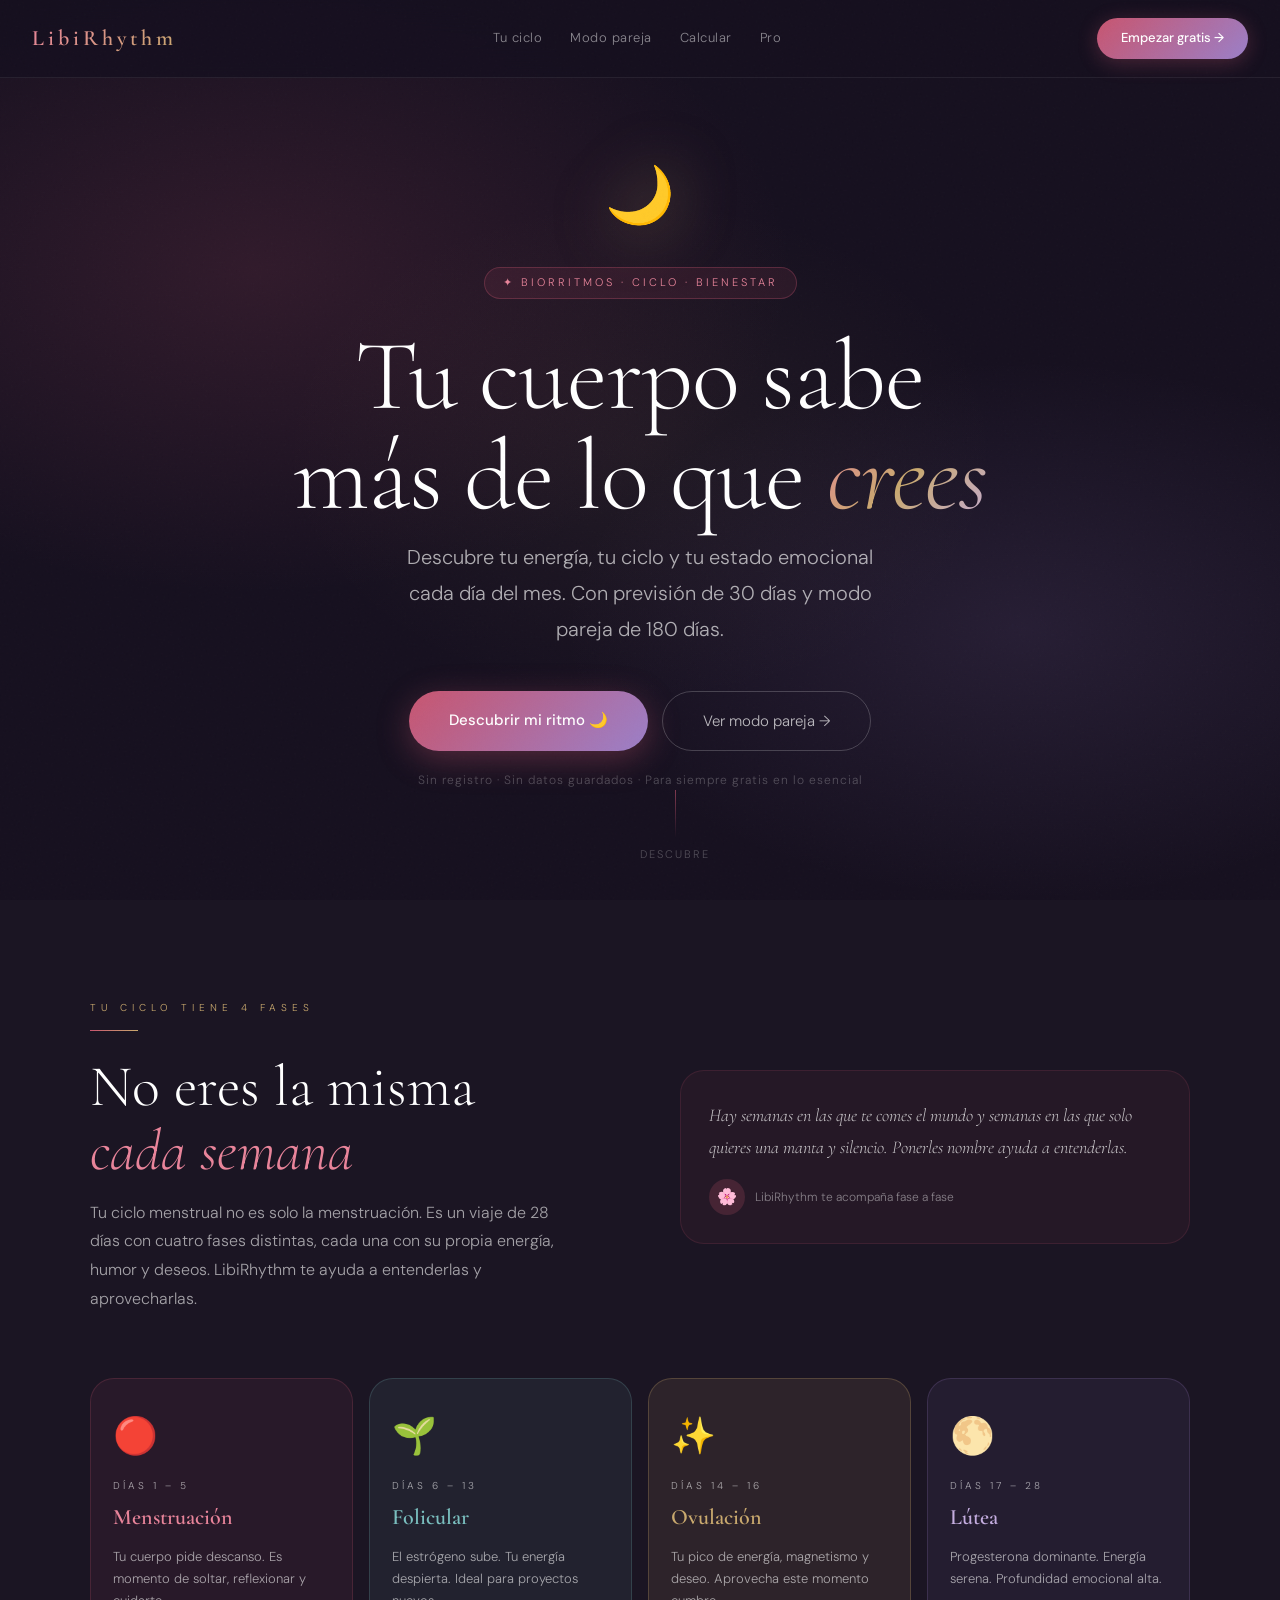
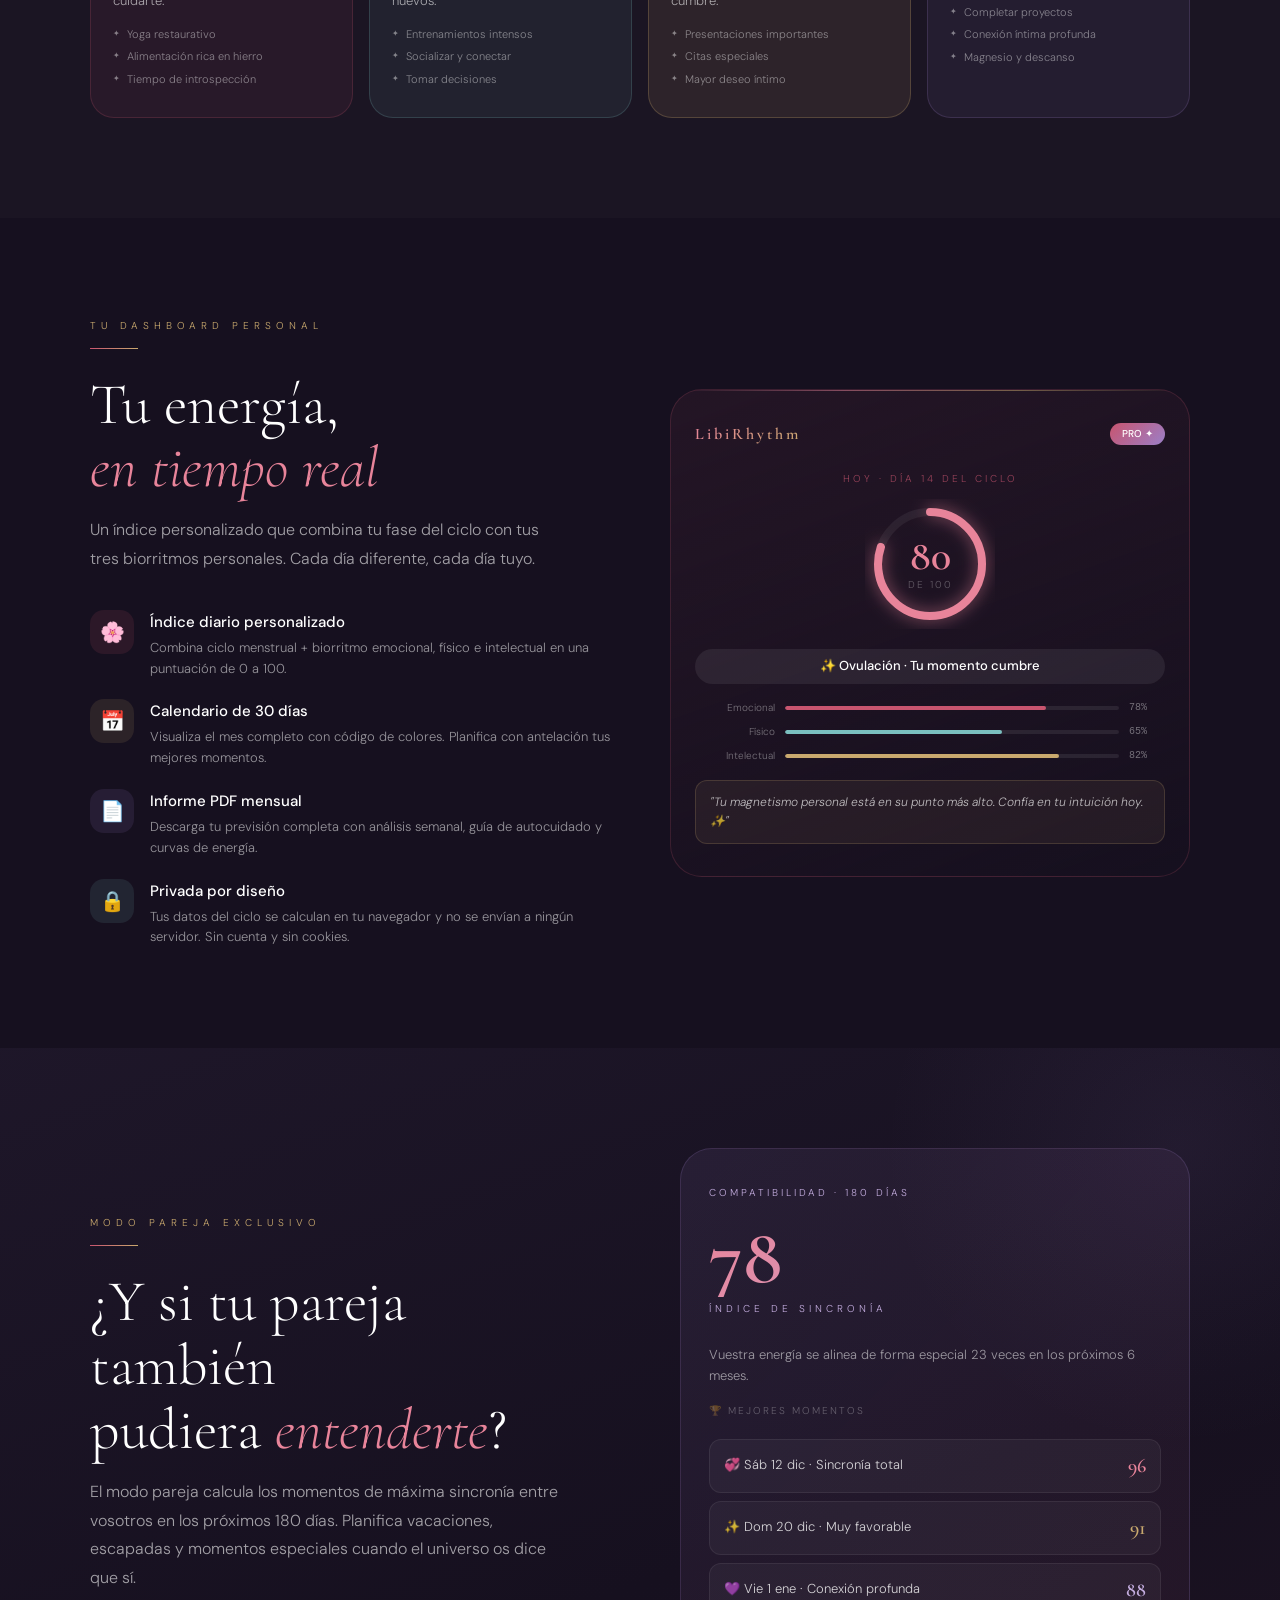
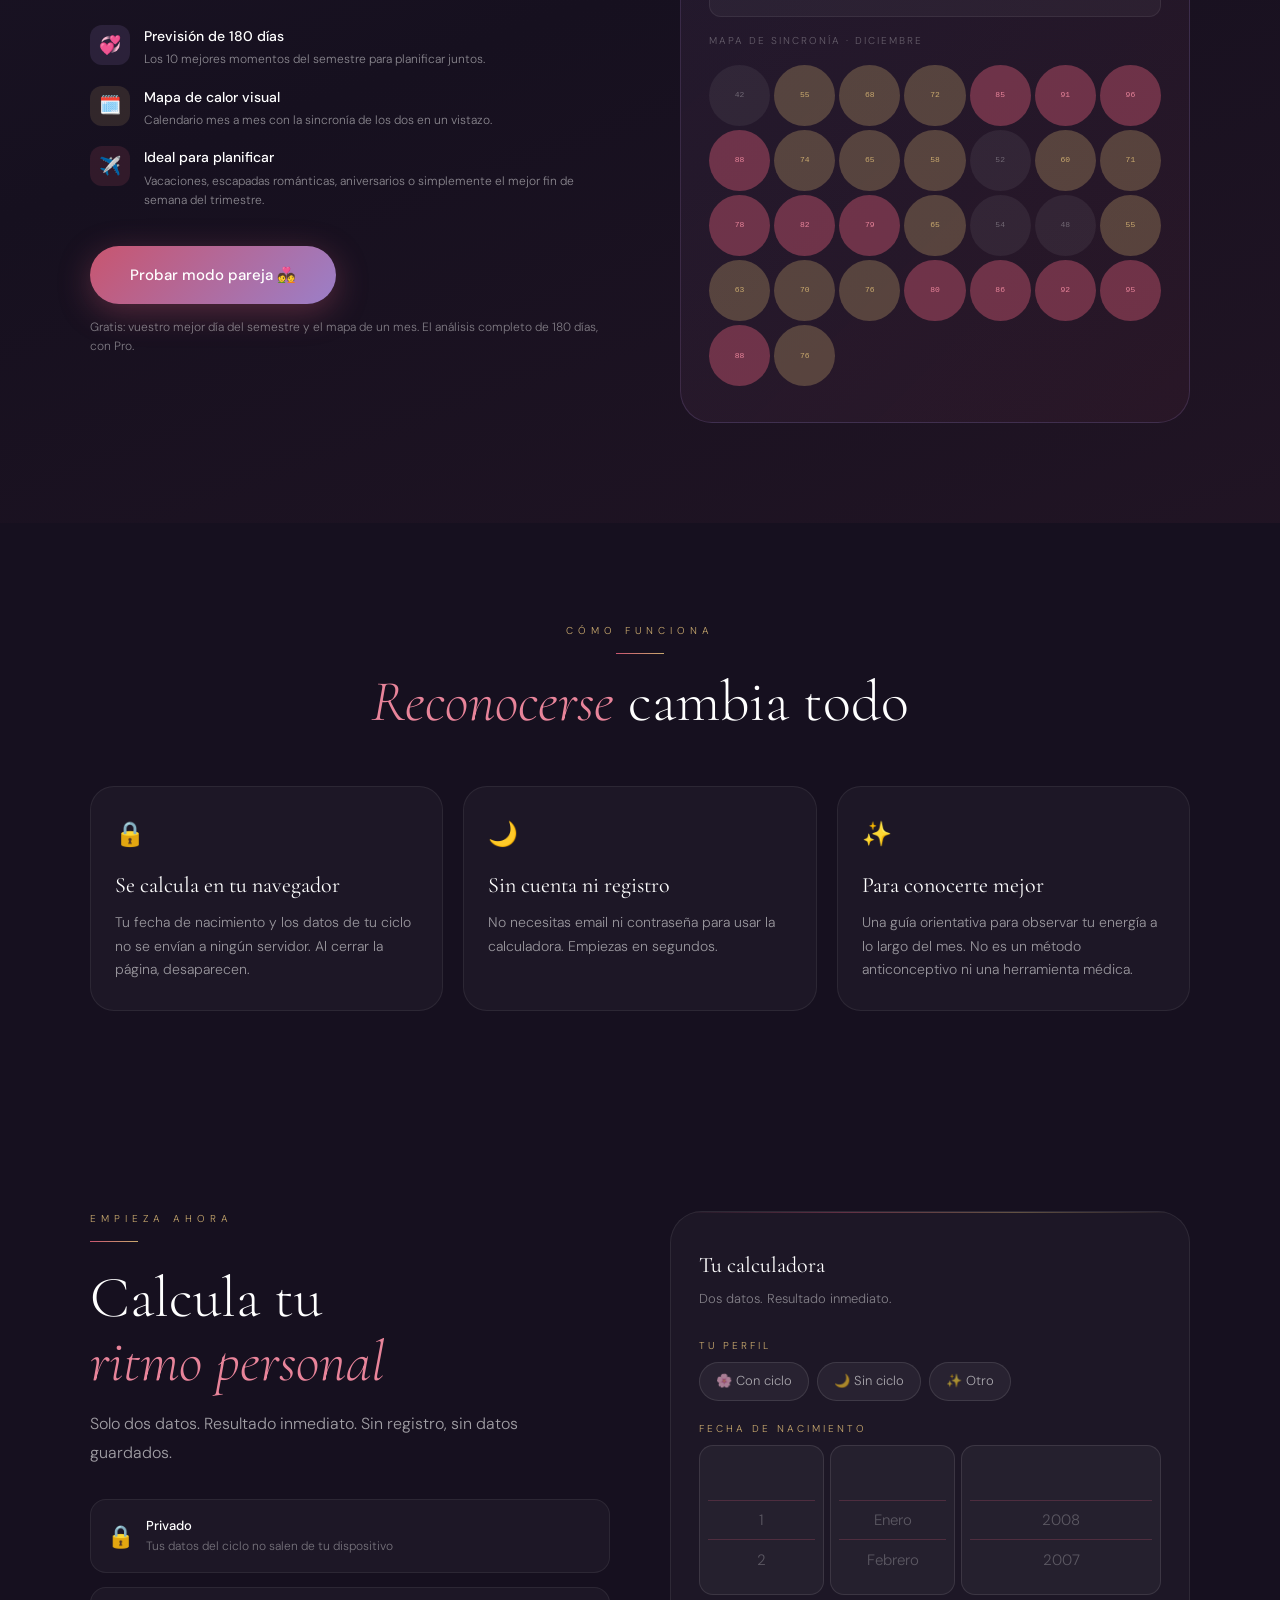
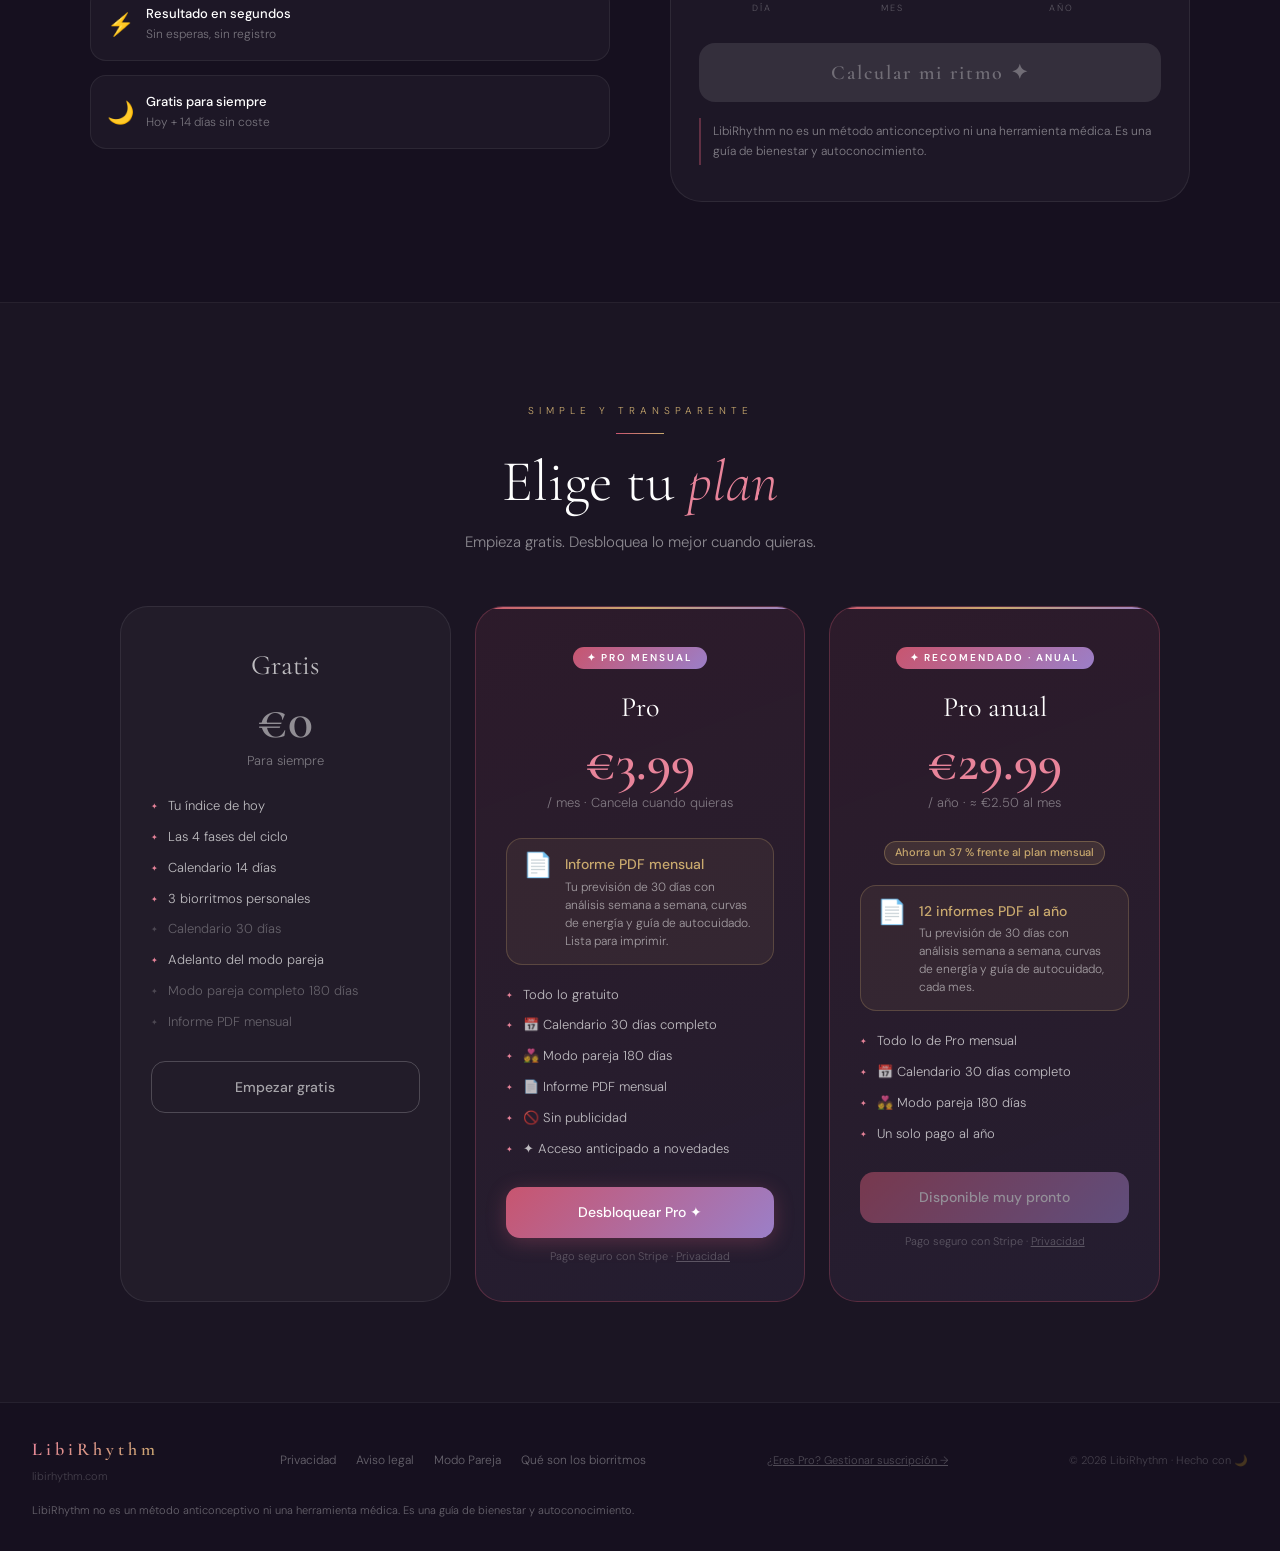
==== index.html @ 6be5fd41 "Merge pull request #3 from kjtilgnerhoymojo/fix/pro-activation Fix/pro activation" ====
<!DOCTYPE html>
<html lang="es">
<head>
<meta charset="UTF-8">
<meta name="viewport" content="width=device-width, initial-scale=1.0">
<title>LibiRhythm — Tu cuerpo sabe más de lo que crees</title>
<meta name="description" content="Descubre tu ciclo, tus biorritmos y tu energía personal. Predicción 30 días, modo pareja 180 días. Para mujeres que quieren entenderse de verdad.">
<link rel="canonical" href="https://libirhythm.com/">
<link rel="alternate" hreflang="es" href="https://libirhythm.com/">
<link rel="alternate" hreflang="x-default" href="https://libirhythm.com/">
<!-- hreflang de: activar cuando exista la versión alemana (también en la página alemana, apuntando de vuelta aquí)
<link rel="alternate" hreflang="de" href="https://libirhythm.com/de/">
-->
<meta property="og:type" content="website">
<meta property="og:site_name" content="LibiRhythm">
<meta property="og:locale" content="es_ES">
<meta property="og:title" content="LibiRhythm — Tu cuerpo sabe más de lo que crees">
<meta property="og:description" content="Descubre tu ciclo, tus biorritmos y tu energía personal. Predicción 30 días, modo pareja 180 días. Para mujeres que quieren entenderse de verdad.">
<meta property="og:url" content="https://libirhythm.com/">
<!-- TODO: añadir og:image (1200×630) cuando haya imagen para compartir -->
<meta name="twitter:card" content="summary">
<meta name="theme-color" content="#16101f">
<link rel="preconnect" href="https://fonts.googleapis.com">
<link href="https://fonts.googleapis.com/css2?family=Cormorant+Garamond:ital,wght@0,300;0,400;0,600;1,300;1,400;1,600&family=DM+Sans:ital,wght@0,300;0,400;0,500;1,300&display=swap" rel="stylesheet">
<style>
:root{
  --ink:    #16101f;
  --rose:   #c8556f;
  --rose2:  #e8849a;
  --gold:   #c9a96e;
  --lilac:  #9b7fc8;
  --lilac2: #c4addf;
  --teal:   #7abfbf;
  --cream:  #faf7f3;
  --muted:  rgba(255,255,255,0.55);
  --soft:   rgba(255,255,255,0.08);
}
*{box-sizing:border-box;margin:0;padding:0;}
html{scroll-behavior:smooth;}
body{
  background:var(--ink);
  color:#fff;
  font-family:'DM Sans',sans-serif;
  font-weight:300;
  overflow-x:hidden;
  line-height:1.6;
}

/* ── GRAIN ── */
body::after{
  content:'';position:fixed;inset:0;pointer-events:none;z-index:999;
  background:url("data:image/svg+xml,%3Csvg viewBox='0 0 512 512' xmlns='http://www.w3.org/2000/svg'%3E%3Cfilter id='n'%3E%3CfeTurbulence type='fractalNoise' baseFrequency='0.75' numOctaves='4' stitchTiles='stitch'/%3E%3C/filter%3E%3Crect width='100%25' height='100%25' filter='url(%23n)' opacity='0.04'/%3E%3C/svg%3E");
  opacity:0.5;
}

/* ── NAV ── */
nav{
  position:fixed;top:0;left:0;right:0;z-index:100;
  padding:18px 32px;display:flex;justify-content:space-between;align-items:center;
  background:rgba(22,16,31,0.85);backdrop-filter:blur(20px);
  border-bottom:1px solid rgba(255,255,255,0.07);
  transition:all 0.3s;
}
.nav-logo{
  font-family:'Cormorant Garamond',serif;font-size:22px;font-weight:600;letter-spacing:4px;
  background:linear-gradient(135deg,var(--rose2),var(--gold));
  -webkit-background-clip:text;-webkit-text-fill-color:transparent;
}
.nav-links{display:flex;gap:28px;align-items:center;}
.nav-links a{font-size:13px;color:rgba(255,255,255,0.5);text-decoration:none;letter-spacing:0.5px;transition:color 0.2s;}
.nav-links a:hover{color:#fff;}
.nav-cta{
  background:linear-gradient(135deg,var(--rose),var(--lilac));
  border:none;border-radius:30px;padding:10px 24px;
  font-family:'DM Sans',sans-serif;font-size:13px;font-weight:500;
  color:#fff;cursor:pointer;text-decoration:none;
  box-shadow:0 4px 20px rgba(200,85,111,0.3);transition:all 0.2s;
}
.nav-cta:hover{transform:translateY(-1px);box-shadow:0 7px 28px rgba(200,85,111,0.4);}

/* ── HERO ── */
.hero{
  min-height:100vh;display:flex;flex-direction:column;
  align-items:center;justify-content:center;
  text-align:center;padding:120px 24px 80px;
  position:relative;overflow:hidden;
}
/* Mesh background */
.hero::before{
  content:'';position:absolute;inset:0;
  background:
    radial-gradient(ellipse 70% 60% at 20% 30%, rgba(200,85,111,0.15) 0%, transparent 60%),
    radial-gradient(ellipse 60% 50% at 80% 70%, rgba(155,127,200,0.12) 0%, transparent 60%),
    radial-gradient(ellipse 40% 40% at 50% 50%, rgba(201,169,110,0.06) 0%, transparent 70%);
}
.hero-moon{
  font-size:56px;margin-bottom:28px;display:block;
  filter:drop-shadow(0 0 30px rgba(201,169,110,0.5));
  animation:moonFloat 7s ease-in-out infinite;
  position:relative;z-index:1;
}
@keyframes moonFloat{0%,100%{transform:translateY(0) rotate(-5deg)}50%{transform:translateY(-12px) rotate(5deg)}}

.hero-tag{
  display:inline-flex;align-items:center;gap:8px;
  background:rgba(200,85,111,0.1);border:1px solid rgba(200,85,111,0.3);
  border-radius:30px;padding:6px 18px;
  font-size:11px;color:var(--rose2);letter-spacing:3px;text-transform:uppercase;
  margin-bottom:28px;position:relative;z-index:1;
  animation:fadeUp 0.8s ease 0.1s both;
}
.hero-title{
  font-family:'Cormorant Garamond',serif;
  font-size:clamp(52px,9vw,100px);
  font-weight:300;line-height:1;
  letter-spacing:-1px;margin-bottom:12px;
  position:relative;z-index:1;
  animation:fadeUp 0.8s ease 0.25s both;
}
.hero-title em{
  font-style:italic;
  background:linear-gradient(135deg,var(--rose2),var(--gold),var(--lilac2));
  -webkit-background-clip:text;-webkit-text-fill-color:transparent;
}
.hero-sub{
  font-size:clamp(16px,2.5vw,20px);color:rgba(255,255,255,0.65);
  max-width:480px;line-height:1.8;margin:0 auto 44px;
  position:relative;z-index:1;
  animation:fadeUp 0.8s ease 0.4s both;
}
.hero-btns{
  display:flex;gap:14px;flex-wrap:wrap;justify-content:center;
  position:relative;z-index:1;
  animation:fadeUp 0.8s ease 0.55s both;
}
.btn-primary{
  background:linear-gradient(135deg,var(--rose),var(--lilac));
  border:none;border-radius:50px;padding:17px 40px;
  font-family:'DM Sans',sans-serif;font-size:15px;font-weight:500;
  color:#fff;cursor:pointer;text-decoration:none;
  box-shadow:0 8px 32px rgba(200,85,111,0.35);
  transition:all 0.25s;display:inline-block;
}
.btn-primary:hover{transform:translateY(-3px);box-shadow:0 14px 44px rgba(200,85,111,0.45);}
.btn-ghost{
  background:transparent;border:1px solid rgba(255,255,255,0.2);
  border-radius:50px;padding:17px 40px;
  font-size:15px;color:rgba(255,255,255,0.7);cursor:pointer;
  text-decoration:none;transition:all 0.2s;display:inline-block;
}
.btn-ghost:hover{border-color:rgba(255,255,255,0.5);color:#fff;}
.hero-note{
  margin-top:20px;font-size:12px;color:rgba(255,255,255,0.25);
  letter-spacing:1px;position:relative;z-index:1;
  animation:fadeUp 0.8s ease 0.7s both;
}

/* ── SCROLL INDICATOR ── */
.scroll-hint{
  position:absolute;bottom:36px;left:50%;transform:translateX(-50%);
  display:flex;flex-direction:column;align-items:center;gap:8px;
  color:rgba(255,255,255,0.25);font-size:11px;letter-spacing:2px;
  animation:fadeUp 0.8s ease 0.9s both;
}
.scroll-line{
  width:1px;height:48px;
  background:linear-gradient(to bottom,rgba(200,85,111,0.6),transparent);
  animation:scrollPulse 2s ease-in-out infinite;
}
@keyframes scrollPulse{0%,100%{opacity:0.4;transform:scaleY(1)}50%{opacity:1;transform:scaleY(1.1)}}

/* ── SECTION BASE ── */
section{padding:100px 24px;}
.container{max-width:1100px;margin:0 auto;}
.container-sm{max-width:700px;margin:0 auto;}
.eyebrow{
  font-size:10px;letter-spacing:5px;color:var(--gold);
  text-transform:uppercase;margin-bottom:14px;display:block;
}
.section-title{
  font-family:'Cormorant Garamond',serif;
  font-size:clamp(36px,5vw,58px);font-weight:300;line-height:1.1;
  margin-bottom:16px;
}
.section-title em{font-style:italic;color:var(--rose2);}
.section-sub{font-size:16px;color:rgba(255,255,255,0.6);line-height:1.8;max-width:480px;}
.divider{
  width:48px;height:1px;
  background:linear-gradient(to right,var(--rose),var(--gold));
  margin:0 0 24px;
}

/* ── PHASES SECTION ── */
.phases-section{background:rgba(255,255,255,0.02);}
.phases-intro{display:grid;grid-template-columns:1fr 1fr;gap:80px;align-items:center;margin-bottom:64px;}
.phases-grid{display:grid;grid-template-columns:repeat(4,1fr);gap:16px;}
.phase-card{
  border-radius:24px;padding:28px 22px;
  border:1px solid transparent;
  transition:transform 0.3s,border-color 0.3s;
  cursor:default;
}
.phase-card:hover{transform:translateY(-6px);}
.phase-card.menstrual{background:rgba(200,85,111,0.08);border-color:rgba(200,85,111,0.2);}
.phase-card.folicular{background:rgba(122,191,191,0.08);border-color:rgba(122,191,191,0.2);}
.phase-card.ovulacion{background:rgba(201,169,110,0.1);border-color:rgba(201,169,110,0.25);}
.phase-card.lutea{background:rgba(155,127,200,0.08);border-color:rgba(155,127,200,0.2);}
.phase-emoji{font-size:36px;margin-bottom:14px;display:block;}
.phase-days{font-size:10px;letter-spacing:3px;text-transform:uppercase;margin-bottom:6px;opacity:0.6;}
.phase-name{
  font-family:'Cormorant Garamond',serif;
  font-size:22px;font-weight:600;margin-bottom:10px;
}
.phase-desc{font-size:13px;color:rgba(255,255,255,0.6);line-height:1.7;margin-bottom:14px;}
.phase-tips{display:flex;flex-direction:column;gap:5px;}
.phase-tip{
  font-size:11px;color:rgba(255,255,255,0.45);
  padding-left:14px;position:relative;
}
.phase-tip::before{content:'✦';position:absolute;left:0;font-size:8px;top:1px;}
.phase-card.menstrual .phase-name{color:var(--rose2);}
.phase-card.folicular .phase-name{color:var(--teal);}
.phase-card.ovulacion .phase-name{color:var(--gold);}
.phase-card.lutea .phase-name{color:var(--lilac2);}

/* ── PREVIEW SECTION ── */
.preview-section{}
.preview-wrap{
  display:grid;grid-template-columns:1fr 1fr;
  gap:60px;align-items:center;
}
.preview-text{}
.preview-features{display:flex;flex-direction:column;gap:20px;margin-top:36px;}
.feat-row{display:flex;align-items:flex-start;gap:16px;}
.feat-icon{
  width:44px;height:44px;border-radius:14px;
  display:flex;align-items:center;justify-content:center;
  font-size:20px;flex-shrink:0;
}
.feat-icon.rose{background:rgba(200,85,111,0.12);}
.feat-icon.gold{background:rgba(201,169,110,0.12);}
.feat-icon.lilac{background:rgba(155,127,200,0.12);}
.feat-icon.teal{background:rgba(122,191,191,0.12);}
.feat-content h4{font-size:15px;font-weight:500;margin-bottom:4px;}
.feat-content p{font-size:13px;color:rgba(255,255,255,0.55);line-height:1.6;}

/* Mock app screen */
.mock-screen{
  background:linear-gradient(160deg,rgba(200,85,111,0.08),rgba(22,16,31,0.95));
  border:1px solid rgba(200,85,111,0.2);
  border-radius:32px;padding:32px 24px;
  position:relative;overflow:hidden;
}
.mock-screen::before{
  content:'';position:absolute;top:0;left:0;right:0;height:1px;
  background:linear-gradient(90deg,transparent,var(--rose2),var(--gold),transparent);
  opacity:0.5;
}
.mock-header{
  display:flex;justify-content:space-between;align-items:center;
  margin-bottom:24px;
}
.mock-logo{
  font-family:'Cormorant Garamond',serif;
  font-size:16px;font-weight:600;letter-spacing:3px;
  background:linear-gradient(135deg,var(--rose2),var(--gold));
  -webkit-background-clip:text;-webkit-text-fill-color:transparent;
}
.mock-badge{
  background:linear-gradient(135deg,var(--rose),var(--lilac));
  border-radius:20px;padding:3px 12px;font-size:10px;font-weight:500;
}
.mock-gauge-wrap{display:flex;justify-content:center;margin:8px 0 20px;}
.mock-gauge{position:relative;width:130px;height:130px;}
.mock-gauge-num{
  position:absolute;inset:0;display:flex;flex-direction:column;
  align-items:center;justify-content:center;
}
.mock-num{
  font-family:'Cormorant Garamond',serif;
  font-size:42px;font-weight:600;color:var(--rose2);line-height:1;
}
.mock-of{font-size:10px;color:rgba(255,255,255,0.3);letter-spacing:2px;}
.mock-phase{
  text-align:center;font-size:13px;font-weight:500;
  background:rgba(255,255,255,0.07);border-radius:20px;
  padding:7px 16px;display:inline-flex;align-items:center;
  gap:7px;margin:0 auto 16px;display:flex;justify-content:center;
}
.mock-bars{display:flex;flex-direction:column;gap:8px;margin-bottom:16px;}
.mock-bar-row{display:grid;grid-template-columns:80px 1fr 36px;align-items:center;gap:10px;}
.mock-bar-label{font-size:10px;color:rgba(255,255,255,0.4);text-align:right;}
.mock-track{height:4px;background:rgba(255,255,255,0.08);border-radius:2px;overflow:hidden;}
.mock-fill{height:100%;border-radius:2px;}
.mock-bar-val{font-size:10px;font-family:monospace;color:rgba(255,255,255,0.4);}

/* ── COUPLE SECTION ── */
.couple-section{
  background:linear-gradient(160deg,rgba(155,127,200,0.06),rgba(22,16,31,0.8),rgba(200,85,111,0.06));
  position:relative;overflow:hidden;
}
.couple-section::before{
  content:'';position:absolute;
  width:600px;height:600px;border-radius:50%;
  background:radial-gradient(circle,rgba(155,127,200,0.08),transparent 70%);
  top:-200px;right:-200px;pointer-events:none;
}
.couple-wrap{display:grid;grid-template-columns:1fr 1fr;gap:80px;align-items:center;}
.couple-visual{
  background:linear-gradient(135deg,rgba(155,127,200,0.1),rgba(200,85,111,0.06));
  border:1px solid rgba(155,127,200,0.2);
  border-radius:32px;padding:36px 28px;
}
.couple-title-block{margin-bottom:28px;}
.couple-compat-num{
  font-family:'Cormorant Garamond',serif;
  font-size:80px;font-weight:600;line-height:1;
  background:linear-gradient(135deg,var(--rose2),var(--lilac2));
  -webkit-background-clip:text;-webkit-text-fill-color:transparent;
}
.couple-compat-label{
  font-size:10px;letter-spacing:4px;color:var(--lilac2);
  text-transform:uppercase;margin-top:4px;
}
.couple-top-days{display:flex;flex-direction:column;gap:8px;margin-top:20px;}
.couple-day{
  background:rgba(255,255,255,0.04);border:1px solid rgba(255,255,255,0.07);
  border-radius:12px;padding:10px 14px;
  display:flex;justify-content:space-between;align-items:center;
}
.couple-day-date{font-size:13px;color:rgba(255,255,255,0.8);}
.couple-day-score{
  font-family:'Cormorant Garamond',serif;
  font-size:20px;font-weight:600;
}
.couple-heatmap{
  display:grid;grid-template-columns:repeat(7,1fr);gap:4px;
  margin-top:16px;
}
.hm-day{
  aspect-ratio:1;border-radius:50%;
  display:flex;align-items:center;justify-content:center;
  font-size:8px;font-family:monospace;
}
.hm-high{background:rgba(200,85,111,0.45);color:var(--rose2);}
.hm-mid{background:rgba(201,169,110,0.3);color:var(--gold);}
.hm-low{background:rgba(255,255,255,0.06);color:rgba(255,255,255,0.3);}

/* ── TESTIMONIALS ── */
.testimonials-section{}
.testimonials-grid{display:grid;grid-template-columns:repeat(3,1fr);gap:20px;margin-top:52px;}
.testimonial{
  background:rgba(255,255,255,0.03);border:1px solid rgba(255,255,255,0.07);
  border-radius:24px;padding:28px 24px;
  transition:border-color 0.3s;
}
.testimonial:hover{border-color:rgba(200,85,111,0.25);}
.test-quote{
  font-family:'Cormorant Garamond',serif;
  font-size:17px;font-style:italic;font-weight:300;
  color:rgba(255,255,255,0.85);line-height:1.7;
  margin-bottom:20px;
}
.test-author{display:flex;align-items:center;gap:12px;}
.test-avatar{
  width:36px;height:36px;border-radius:50%;
  display:flex;align-items:center;justify-content:center;
  font-size:16px;
}
.test-name{font-size:13px;font-weight:500;}
.test-detail{font-size:11px;color:rgba(255,255,255,0.35);margin-top:1px;}
.trust-icon{font-size:24px;display:block;margin-bottom:14px;}
.trust-title{font-family:'Cormorant Garamond',serif;font-size:22px;font-weight:400;margin-bottom:8px;}
.trust-text{font-size:14px;color:rgba(255,255,255,0.55);line-height:1.7;}

/* ── DISCLAIMER ── */
.health-note{
  font-size:12px;color:rgba(255,255,255,0.45);line-height:1.6;
  border-left:2px solid rgba(200,85,111,0.4);padding:4px 0 4px 12px;
}

/* ── CALCULATOR ── */
.calc-section{}
.calc-wrap{
  display:grid;grid-template-columns:1fr 1fr;
  gap:60px;align-items:start;
}
.calc-form{
  background:rgba(255,255,255,0.03);
  border:1px solid rgba(255,255,255,0.08);
  border-radius:32px;padding:36px 28px;
  position:relative;overflow:hidden;
}
.calc-form::before{
  content:'';position:absolute;top:0;left:0;right:0;height:1px;
  background:linear-gradient(90deg,transparent,var(--rose),var(--gold),transparent);
  opacity:0.4;
}
.field{margin-bottom:20px;}
.field-label{
  font-size:10px;letter-spacing:3px;color:var(--gold);
  text-transform:uppercase;display:block;margin-bottom:8px;
}
.field-input{
  width:100%;background:rgba(255,255,255,0.05);
  border:1px solid rgba(255,255,255,0.12);
  border-radius:14px;padding:13px 16px;color:#fff;font-size:14px;
  font-family:'DM Sans',sans-serif;outline:none;
  transition:border-color 0.2s;color-scheme:dark;
}
.field-input:focus{border-color:rgba(200,85,111,0.5);}
.chips{display:flex;flex-wrap:wrap;gap:8px;}
.chip{
  background:rgba(255,255,255,0.05);border:1px solid rgba(255,255,255,0.1);
  border-radius:30px;padding:8px 16px;font-size:13px;
  color:rgba(255,255,255,0.6);cursor:pointer;transition:all 0.2s;
}
.chip:hover{border-color:rgba(200,85,111,0.4);color:#fff;}
.chip.active{border-color:var(--rose);background:rgba(200,85,111,0.1);color:var(--rose2);}
.btn-full{
  width:100%;background:linear-gradient(135deg,var(--rose),var(--lilac));
  border:none;border-radius:16px;padding:17px;
  font-family:'Cormorant Garamond',serif;font-size:20px;font-weight:600;
  letter-spacing:2px;color:#fff;cursor:pointer;
  box-shadow:0 6px 28px rgba(200,85,111,0.28);transition:all 0.25s;margin-top:8px;
}
.btn-full:hover{transform:translateY(-2px);box-shadow:0 10px 36px rgba(200,85,111,0.38);}
.btn-full:disabled{background:rgba(255,255,255,0.1);color:rgba(255,255,255,0.3);
  cursor:not-allowed;box-shadow:none;transform:none;}

/* ── PRICING ── */
.pricing-section{
  background:rgba(255,255,255,0.02);
  border-top:1px solid rgba(255,255,255,0.05);
}
.pricing-grid{display:grid;grid-template-columns:repeat(3,1fr);gap:24px;margin-top:52px;max-width:1040px;margin-left:auto;margin-right:auto;}
@media(max-width:960px){.pricing-grid{grid-template-columns:1fr;max-width:440px;}}
.price-card{border-radius:28px;padding:36px 30px;position:relative;overflow:hidden;}
.price-card.free{
  background:rgba(255,255,255,0.03);
  border:1px solid rgba(255,255,255,0.08);
}
.price-card.pro{
  background:linear-gradient(160deg,rgba(200,85,111,0.1),rgba(155,127,200,0.08));
  border:1px solid rgba(200,85,111,0.3);
}
.price-card.pro::before{
  content:'';position:absolute;top:0;left:0;right:0;height:2px;
  background:linear-gradient(90deg,var(--rose),var(--gold),var(--lilac));
}
.price-badge{
  display:inline-block;background:linear-gradient(135deg,var(--rose),var(--lilac));
  border-radius:20px;padding:3px 14px;font-size:10px;font-weight:600;
  color:#fff;letter-spacing:2px;margin-bottom:16px;
}
.price-name{
  font-family:'Cormorant Garamond',serif;
  font-size:28px;font-weight:400;margin-bottom:8px;
}
.price-amount{
  font-family:'Cormorant Garamond',serif;
  font-size:52px;font-weight:600;line-height:1;
  color:var(--rose2);margin-bottom:4px;
}
.price-per{font-size:13px;color:rgba(255,255,255,0.4);margin-bottom:24px;}
.price-features{display:flex;flex-direction:column;gap:10px;margin-bottom:28px;}
.price-feat{
  display:flex;align-items:center;gap:10px;
  font-size:13px;color:rgba(255,255,255,0.7);
}
.price-feat::before{content:'✦';font-size:8px;color:var(--rose2);}
.price-feat.muted{color:rgba(255,255,255,0.3);}
.price-feat.muted::before{color:rgba(255,255,255,0.2);}
.price-btn{
  width:100%;border-radius:14px;padding:14px;
  font-family:'DM Sans',sans-serif;font-size:14px;font-weight:500;
  cursor:pointer;transition:all 0.2s;text-decoration:none;display:block;text-align:center;
}
.price-btn.free-btn{
  background:transparent;border:1px solid rgba(255,255,255,0.2);
  color:rgba(255,255,255,0.6);
}
.price-btn.free-btn:hover{border-color:rgba(255,255,255,0.4);color:#fff;}
.price-btn.pro-btn{
  background:linear-gradient(135deg,var(--rose),var(--lilac));
  border:none;color:#fff;
  box-shadow:0 4px 20px rgba(200,85,111,0.3);
}
.price-btn.pro-btn:hover{transform:translateY(-1px);box-shadow:0 7px 28px rgba(200,85,111,0.4);}
.price-btn.pro-btn.soon{opacity:0.5;pointer-events:none;box-shadow:none;}
.price-save{
  display:inline-block;background:rgba(201,169,110,0.15);border:1px solid rgba(201,169,110,0.35);
  border-radius:20px;padding:2px 10px;font-size:11px;font-weight:500;color:var(--gold);margin-bottom:20px;
}
.price-pdf{
  display:flex;gap:12px;align-items:flex-start;text-align:left;
  background:rgba(201,169,110,0.08);border:1px solid rgba(201,169,110,0.25);
  border-radius:16px;padding:14px 16px;margin-bottom:20px;
}
.price-pdf-icon{font-size:24px;line-height:1;}
.price-pdf-title{font-size:14px;font-weight:500;color:var(--gold);margin-bottom:2px;}
.price-pdf-text{font-size:12px;color:rgba(255,255,255,0.55);line-height:1.5;}

/* ── FOOTER ── */
footer{
  border-top:1px solid rgba(255,255,255,0.07);
  padding:32px 32px;
  display:flex;justify-content:space-between;align-items:center;
  flex-wrap:wrap;gap:16px;
}
.footer-logo{
  font-family:'Cormorant Garamond',serif;
  font-size:18px;font-weight:600;letter-spacing:4px;
  background:linear-gradient(135deg,var(--rose2),var(--gold));
  -webkit-background-clip:text;-webkit-text-fill-color:transparent;
}
.footer-links{display:flex;gap:20px;flex-wrap:wrap;}
.footer-links a{font-size:12px;color:rgba(255,255,255,0.35);text-decoration:none;transition:color 0.2s;}
.footer-links a:hover{color:#fff;}
.footer-copy{font-size:11px;color:rgba(255,255,255,0.2);}
.footer-disclaimer{width:100%;font-size:11px;color:rgba(255,255,255,0.35);}

/* ── RESULT (hidden initially) ── */
#resultWrap{display:none;margin-top:28px;}

/* ── ANIMATIONS ── */
@keyframes fadeUp{from{opacity:0;transform:translateY(24px)}to{opacity:1;transform:translateY(0)}}
.reveal{opacity:0;transform:translateY(32px);transition:opacity 0.8s ease,transform 0.8s ease;}
.reveal.visible{opacity:1;transform:translateY(0);}
.reveal-d1{transition-delay:0.1s;}
.reveal-d2{transition-delay:0.2s;}
.reveal-d3{transition-delay:0.3s;}
.reveal-d4{transition-delay:0.4s;}

/* ── RESPONSIVE ── */
@media(max-width:768px){
  nav .nav-links{display:none;}
  .phases-intro{grid-template-columns:1fr;}
  .phases-grid{grid-template-columns:1fr 1fr;}
  .preview-wrap,.couple-wrap,.calc-wrap{grid-template-columns:1fr;}
  .testimonials-grid{grid-template-columns:1fr;}
  .pricing-grid{grid-template-columns:1fr;}
}

  /* ── WHEEL DATE PICKER ─────────────────────────── */
  .wheel-date { display: flex; gap: 6px; margin-bottom: 4px; }
  .wheel-col { flex: 1; display: flex; flex-direction: column; align-items: center; }
  .wheel-col.w-year { flex: 1.6; }
  .wheel-col-label { font-size: 9px; letter-spacing: 2px; color: rgba(255,255,255,0.28);
    text-transform: uppercase; margin-top: 6px; }
  .wheel-wrap { position: relative; height: 150px; width: 100%;
    overflow: hidden; border-radius: 14px;
    background: rgba(255,255,255,0.04); border: 1px solid rgba(255,255,255,0.1); }
  .wheel-scroll { height: 100%; overflow-y: scroll; scroll-snap-type: y mandatory;
    -webkit-overflow-scrolling: touch; scrollbar-width: none; }
  .wheel-scroll::-webkit-scrollbar { display: none; }
  .wheel-pad { height: 55px; flex-shrink: 0; }
  .wheel-item { height: 40px; scroll-snap-align: center;
    display: flex; align-items: center; justify-content: center;
    font-size: 15px; color: rgba(255,255,255,0.25);
    transition: color 0.15s, font-size 0.12s;
    cursor: pointer; user-select: none; }
  .wheel-item.sel { color: #fff; font-size: 17px; font-weight: 500; }
  .wheel-fade-top { position: absolute; top: 0; left: 0; right: 0; height: 58px;
    pointer-events: none; z-index: 2; }
  .wheel-fade-bot { position: absolute; bottom: 0; left: 0; right: 0; height: 58px;
    pointer-events: none; z-index: 2; }
  .wheel-line { position: absolute; top: 50%; left: 8px; right: 8px; height: 40px;
    transform: translateY(-50%);
    border-top: 1px solid rgba(200,85,111,0.25);
    border-bottom: 1px solid rgba(200,85,111,0.25);
    pointer-events: none; z-index: 1; }

</style>
</head>
<body>

<!-- NAV -->
<nav>
  <div class="nav-logo">LibiRhythm</div>
  <div class="nav-links">
    <a href="#ciclo">Tu ciclo</a>
    <a href="#pareja">Modo pareja</a>
    <a href="#calcular">Calcular</a>
    <a href="#precios">Pro</a>
  </div>
  <a href="#calcular" class="nav-cta">Empezar gratis →</a>
</nav>

<!-- HERO -->
<div class="hero">
  <span class="hero-moon">🌙</span>
  <div class="hero-tag">✦ Biorritmos · Ciclo · Bienestar</div>
  <h1 class="hero-title">
    Tu cuerpo sabe<br>más de lo que <em>crees</em>
  </h1>
  <p class="hero-sub">
    Descubre tu energía, tu ciclo y tu estado emocional cada día del mes. Con previsión de 30 días y modo pareja de 180 días.
  </p>
  <div class="hero-btns">
    <a href="#calcular" class="btn-primary">Descubrir mi ritmo 🌙</a>
    <a href="#pareja" class="btn-ghost">Ver modo pareja →</a>
  </div>
  <p class="hero-note">Sin registro · Sin datos guardados · Para siempre gratis en lo esencial</p>
  <div class="scroll-hint">
    <div class="scroll-line"></div>
    <span>DESCUBRE</span>
  </div>
</div>

<!-- PHASES SECTION -->
<section class="phases-section" id="ciclo">
  <div class="container">
    <div class="phases-intro">
      <div class="reveal">
        <span class="eyebrow">Tu ciclo tiene 4 fases</span>
        <div class="divider"></div>
        <h2 class="section-title">No eres la misma<br><em>cada semana</em></h2>
        <p class="section-sub">Tu ciclo menstrual no es solo la menstruación. Es un viaje de 28 días con cuatro fases distintas, cada una con su propia energía, humor y deseos. LibiRhythm te ayuda a entenderlas y aprovecharlas.</p>
      </div>
      <div class="reveal reveal-d2">
        <div style="background:rgba(200,85,111,0.06);border:1px solid rgba(200,85,111,0.15);border-radius:24px;padding:28px;">
          <p style="font-family:'Cormorant Garamond',serif;font-size:18px;font-style:italic;color:rgba(255,255,255,0.75);line-height:1.8;margin-bottom:16px;">
            Hay semanas en las que te comes el mundo y semanas en las que solo quieres una manta y silencio. Ponerles nombre ayuda a entenderlas.
          </p>
          <div style="display:flex;align-items:center;gap:10px;">
            <div style="width:36px;height:36px;border-radius:50%;background:rgba(200,85,111,0.2);display:flex;align-items:center;justify-content:center;font-size:16px;">🌸</div>
            <div style="font-size:12px;color:rgba(255,255,255,0.45);">LibiRhythm te acompaña fase a fase</div>
          </div>
        </div>
      </div>
    </div>

    <div class="phases-grid">
      <div class="phase-card menstrual reveal">
        <span class="phase-emoji">🔴</span>
        <div class="phase-days">Días 1 – 5</div>
        <div class="phase-name">Menstruación</div>
        <p class="phase-desc">Tu cuerpo pide descanso. Es momento de soltar, reflexionar y cuidarte.</p>
        <div class="phase-tips">
          <div class="phase-tip">Yoga restaurativo</div>
          <div class="phase-tip">Alimentación rica en hierro</div>
          <div class="phase-tip">Tiempo de introspección</div>
        </div>
      </div>
      <div class="phase-card folicular reveal reveal-d1">
        <span class="phase-emoji">🌱</span>
        <div class="phase-days">Días 6 – 13</div>
        <div class="phase-name">Folicular</div>
        <p class="phase-desc">El estrógeno sube. Tu energía despierta. Ideal para proyectos nuevos.</p>
        <div class="phase-tips">
          <div class="phase-tip">Entrenamientos intensos</div>
          <div class="phase-tip">Socializar y conectar</div>
          <div class="phase-tip">Tomar decisiones</div>
        </div>
      </div>
      <div class="phase-card ovulacion reveal reveal-d2">
        <span class="phase-emoji">✨</span>
        <div class="phase-days">Días 14 – 16</div>
        <div class="phase-name">Ovulación</div>
        <p class="phase-desc">Tu pico de energía, magnetismo y deseo. Aprovecha este momento cumbre.</p>
        <div class="phase-tips">
          <div class="phase-tip">Presentaciones importantes</div>
          <div class="phase-tip">Citas especiales</div>
          <div class="phase-tip">Mayor deseo íntimo</div>
        </div>
      </div>
      <div class="phase-card lutea reveal reveal-d3">
        <span class="phase-emoji">🌕</span>
        <div class="phase-days">Días 17 – 28</div>
        <div class="phase-name">Lútea</div>
        <p class="phase-desc">Progesterona dominante. Energía serena. Profundidad emocional alta.</p>
        <div class="phase-tips">
          <div class="phase-tip">Completar proyectos</div>
          <div class="phase-tip">Conexión íntima profunda</div>
          <div class="phase-tip">Magnesio y descanso</div>
        </div>
      </div>
    </div>
  </div>
</section>

<!-- PREVIEW SECTION -->
<section style="padding:100px 24px;" id="app">
  <div class="container">
    <div class="preview-wrap">
      <div class="reveal">
        <span class="eyebrow">Tu dashboard personal</span>
        <div class="divider"></div>
        <h2 class="section-title">Tu energía,<br><em>en tiempo real</em></h2>
        <p class="section-sub">Un índice personalizado que combina tu fase del ciclo con tus tres biorritmos personales. Cada día diferente, cada día tuyo.</p>
        <div class="preview-features">
          <div class="feat-row">
            <div class="feat-icon rose">🌸</div>
            <div class="feat-content">
              <h4>Índice diario personalizado</h4>
              <p>Combina ciclo menstrual + biorritmo emocional, físico e intelectual en una puntuación de 0 a 100.</p>
            </div>
          </div>
          <div class="feat-row">
            <div class="feat-icon gold">📅</div>
            <div class="feat-content">
              <h4>Calendario de 30 días</h4>
              <p>Visualiza el mes completo con código de colores. Planifica con antelación tus mejores momentos.</p>
            </div>
          </div>
          <div class="feat-row">
            <div class="feat-icon lilac">📄</div>
            <div class="feat-content">
              <h4>Informe PDF mensual</h4>
              <p>Descarga tu previsión completa con análisis semanal, guía de autocuidado y curvas de energía.</p>
            </div>
          </div>
          <div class="feat-row">
            <div class="feat-icon teal">🔒</div>
            <div class="feat-content">
              <h4>Privada por diseño</h4>
              <p>Tus datos del ciclo se calculan en tu navegador y no se envían a ningún servidor. Sin cuenta y sin cookies.</p>
            </div>
          </div>
        </div>
      </div>

      <!-- Mock app screen -->
      <div class="mock-screen reveal reveal-d2">
        <div class="mock-header">
          <div class="mock-logo">LibiRhythm</div>
          <div class="mock-badge">PRO ✦</div>
        </div>
        <div style="font-size:10px;letter-spacing:3px;color:rgba(200,85,111,0.7);text-transform:uppercase;text-align:center;margin-bottom:12px">HOY · DÍA 14 DEL CICLO</div>
        <div class="mock-gauge-wrap">
          <div class="mock-gauge">
            <svg width="130" height="130" style="transform:rotate(-90deg)">
              <circle cx="65" cy="65" r="52" fill="none" stroke="rgba(255,255,255,0.06)" stroke-width="8"/>
              <circle cx="65" cy="65" r="52" fill="none" stroke="#e8849a" stroke-width="8"
                stroke-linecap="round" stroke-dasharray="262 327"
                style="filter:drop-shadow(0 0 8px rgba(232,132,154,0.6))"/>
            </svg>
            <div class="mock-gauge-num">
              <div class="mock-num">80</div>
              <div class="mock-of">DE 100</div>
            </div>
          </div>
        </div>
        <div class="mock-phase">✨ Ovulación · Tu momento cumbre</div>
        <div class="mock-bars">
          <div class="mock-bar-row">
            <div class="mock-bar-label">Emocional</div>
            <div class="mock-track"><div class="mock-fill" style="background:var(--rose);width:78%"></div></div>
            <div class="mock-bar-val">78%</div>
          </div>
          <div class="mock-bar-row">
            <div class="mock-bar-label">Físico</div>
            <div class="mock-track"><div class="mock-fill" style="background:var(--teal);width:65%"></div></div>
            <div class="mock-bar-val">65%</div>
          </div>
          <div class="mock-bar-row">
            <div class="mock-bar-label">Intelectual</div>
            <div class="mock-track"><div class="mock-fill" style="background:var(--gold);width:82%"></div></div>
            <div class="mock-bar-val">82%</div>
          </div>
        </div>
        <div style="background:rgba(201,169,110,0.08);border:1px solid rgba(201,169,110,0.2);border-radius:12px;padding:12px 14px;font-size:12px;color:rgba(255,255,255,0.7);line-height:1.6;font-style:italic;">
          "Tu magnetismo personal está en su punto más alto. Confía en tu intuición hoy. ✨"
        </div>
      </div>
    </div>
  </div>
</section>

<!-- COUPLE SECTION -->
<section class="couple-section" id="pareja">
  <div class="container">
    <div class="couple-wrap">
      <div class="reveal">
        <span class="eyebrow">Modo pareja exclusivo</span>
        <div class="divider"></div>
        <h2 class="section-title">¿Y si tu pareja también<br>pudiera <em>entenderte</em>?</h2>
        <p class="section-sub" style="margin-bottom:32px;">El modo pareja calcula los momentos de máxima sincronía entre vosotros en los próximos 180 días. Planifica vacaciones, escapadas y momentos especiales cuando el universo os dice que sí.</p>
        <div style="display:flex;flex-direction:column;gap:16px;margin-bottom:36px;">
          <div style="display:flex;align-items:flex-start;gap:14px;">
            <div style="width:40px;height:40px;border-radius:12px;background:rgba(155,127,200,0.15);display:flex;align-items:center;justify-content:center;flex-shrink:0;font-size:18px;">💞</div>
            <div>
              <div style="font-size:14px;font-weight:500;margin-bottom:3px;">Previsión de 180 días</div>
              <div style="font-size:12px;color:rgba(255,255,255,0.5);">Los 10 mejores momentos del semestre para planificar juntos.</div>
            </div>
          </div>
          <div style="display:flex;align-items:flex-start;gap:14px;">
            <div style="width:40px;height:40px;border-radius:12px;background:rgba(201,169,110,0.15);display:flex;align-items:center;justify-content:center;flex-shrink:0;font-size:18px;">🗓️</div>
            <div>
              <div style="font-size:14px;font-weight:500;margin-bottom:3px;">Mapa de calor visual</div>
              <div style="font-size:12px;color:rgba(255,255,255,0.5);">Calendario mes a mes con la sincronía de los dos en un vistazo.</div>
            </div>
          </div>
          <div style="display:flex;align-items:flex-start;gap:14px;">
            <div style="width:40px;height:40px;border-radius:12px;background:rgba(200,85,111,0.15);display:flex;align-items:center;justify-content:center;flex-shrink:0;font-size:18px;">✈️</div>
            <div>
              <div style="font-size:14px;font-weight:500;margin-bottom:3px;">Ideal para planificar</div>
              <div style="font-size:12px;color:rgba(255,255,255,0.5);">Vacaciones, escapadas románticas, aniversarios o simplemente el mejor fin de semana del trimestre.</div>
            </div>
          </div>
        </div>
        <a href="#calcular" class="btn-primary">Probar modo pareja 💑</a>
        <p style="font-size:12px;color:rgba(255,255,255,0.45);margin-top:14px;">Gratis: vuestro mejor día del semestre y el mapa de un mes. El análisis completo de 180 días, con Pro.</p>
      </div>

      <div class="couple-visual reveal reveal-d2">
        <div style="font-size:10px;letter-spacing:3px;color:var(--lilac2);text-transform:uppercase;margin-bottom:16px;">COMPATIBILIDAD · 180 DÍAS</div>
        <div class="couple-title-block">
          <div class="couple-compat-num">78</div>
          <div class="couple-compat-label">Índice de sincronía</div>
        </div>
        <div style="font-size:13px;color:rgba(255,255,255,0.55);margin-bottom:16px;">
          Vuestra energía se alinea de forma especial 23 veces en los próximos 6 meses.
        </div>
        <div style="font-size:10px;letter-spacing:2px;color:rgba(255,255,255,0.3);text-transform:uppercase;margin-bottom:10px;">🏆 Mejores momentos</div>
        <div class="couple-top-days">
          <div class="couple-day">
            <div class="couple-day-date" data-demo-day="0" data-demo-label="💞 · Sincronía total">💞 Sincronía total</div>
            <div class="couple-day-score" style="color:var(--rose2)">96</div>
          </div>
          <div class="couple-day">
            <div class="couple-day-date" data-demo-day="8" data-demo-label="✨ · Muy favorable">✨ Muy favorable</div>
            <div class="couple-day-score" style="color:var(--gold)">91</div>
          </div>
          <div class="couple-day">
            <div class="couple-day-date" data-demo-day="20" data-demo-label="💜 · Conexión profunda">💜 Conexión profunda</div>
            <div class="couple-day-score" style="color:var(--lilac2)">88</div>
          </div>
        </div>
        <div style="font-size:10px;letter-spacing:2px;color:rgba(255,255,255,0.3);text-transform:uppercase;margin:16px 0 10px;">MAPA DE SINCRONÍA · <span id="demoMonth">PRÓXIMOS 30 DÍAS</span></div>
        <div class="couple-heatmap" id="demoHeatmap"></div>
      </div>
    </div>
  </div>
</section>

<!-- TESTIMONIALS -->
<section class="testimonials-section">
  <div class="container">
    <div style="text-align:center;">
      <span class="eyebrow reveal">Cómo funciona</span>
      <div class="divider" style="margin:0 auto 16px;"></div>
      <h2 class="section-title reveal"><em>Reconocerse</em> cambia todo</h2>
    </div>
    <div class="testimonials-grid">
      <div class="testimonial reveal">
        <span class="trust-icon">🔒</span>
        <div class="trust-title">Se calcula en tu navegador</div>
        <p class="trust-text">Tu fecha de nacimiento y los datos de tu ciclo no se envían a ningún servidor. Al cerrar la página, desaparecen.</p>
      </div>
      <div class="testimonial reveal reveal-d2">
        <span class="trust-icon">🌙</span>
        <div class="trust-title">Sin cuenta ni registro</div>
        <p class="trust-text">No necesitas email ni contraseña para usar la calculadora. Empiezas en segundos.</p>
      </div>
      <div class="testimonial reveal reveal-d3">
        <span class="trust-icon">✨</span>
        <div class="trust-title">Para conocerte mejor</div>
        <p class="trust-text">Una guía orientativa para observar tu energía a lo largo del mes. No es un método anticonceptivo ni una herramienta médica.</p>
      </div>
    </div>
  </div>
</section>

<!-- CALCULATOR -->
<section class="calc-section" id="calcular">
  <div class="container">
    <div class="calc-wrap">
      <div class="reveal">
        <span class="eyebrow">Empieza ahora</span>
        <div class="divider"></div>
        <h2 class="section-title">Calcula tu<br><em>ritmo personal</em></h2>
        <p class="section-sub" style="margin-bottom:32px;">Solo dos datos. Resultado inmediato. Sin registro, sin datos guardados.</p>
        <div style="display:flex;flex-direction:column;gap:14px;">
          <div style="display:flex;align-items:center;gap:12px;padding:16px;background:rgba(255,255,255,0.03);border-radius:16px;border:1px solid rgba(255,255,255,0.07);">
            <span style="font-size:22px">🔒</span>
            <div>
              <div style="font-size:13px;font-weight:500;">Privado</div>
              <div style="font-size:12px;color:rgba(255,255,255,0.4);">Tus datos del ciclo no salen de tu dispositivo</div>
            </div>
          </div>
          <div style="display:flex;align-items:center;gap:12px;padding:16px;background:rgba(255,255,255,0.03);border-radius:16px;border:1px solid rgba(255,255,255,0.07);">
            <span style="font-size:22px">⚡</span>
            <div>
              <div style="font-size:13px;font-weight:500;">Resultado en segundos</div>
              <div style="font-size:12px;color:rgba(255,255,255,0.4);">Sin esperas, sin registro</div>
            </div>
          </div>
          <div style="display:flex;align-items:center;gap:12px;padding:16px;background:rgba(255,255,255,0.03);border-radius:16px;border:1px solid rgba(255,255,255,0.07);">
            <span style="font-size:22px">🌙</span>
            <div>
              <div style="font-size:13px;font-weight:500;">Gratis para siempre</div>
              <div style="font-size:12px;color:rgba(255,255,255,0.4);">Hoy + 14 días sin coste</div>
            </div>
          </div>
        </div>
      </div>

      <div class="calc-form reveal reveal-d2">
        <div style="font-family:'Cormorant Garamond',serif;font-size:22px;font-weight:400;margin-bottom:6px;">Tu calculadora</div>
        <div style="font-size:13px;color:rgba(255,255,255,0.45);margin-bottom:28px;">Dos datos. Resultado inmediato.</div>

        <div class="field">
          <label class="field-label">Tu perfil</label>
          <div class="chips" id="profileChips">
            <div class="chip" onclick="setProfile('cycle')" id="chip_cycle">🌸 Con ciclo</div>
            <div class="chip" onclick="setProfile('no_cycle')" id="chip_nocycle">🌙 Sin ciclo</div>
            <div class="chip" onclick="setProfile('other')" id="chip_other">✨ Otro</div>
          </div>
        </div>

        <div class="field">
          <label class="field-label">Fecha de nacimiento</label>
          <div id="birthDateCont"></div>
        </div>

        <div class="field" id="periodField" style="display:none">
          <label class="field-label">Días desde tu última regla</label>
          <input type="number" class="field-input" id="periodDays" min="1" max="999" placeholder="Ej: 14" oninput="checkForm()">
        </div>

        <button class="btn-full" id="calcBtn" onclick="doCalc()" disabled>Calcular mi ritmo ✦</button>
        <p class="health-note" style="margin-top:16px;">LibiRhythm no es un método anticonceptivo ni una herramienta médica. Es una guía de bienestar y autoconocimiento.</p>

        <div id="resultWrap">
          <div style="height:1px;background:rgba(255,255,255,0.07);margin:24px 0;"></div>
          <div style="text-align:center;margin-bottom:16px;">
            <div style="font-size:10px;letter-spacing:3px;color:var(--gold);text-transform:uppercase;margin-bottom:8px;" id="resPhaseEyebrow">HOY</div>
            <div style="font-family:'Cormorant Garamond',serif;font-size:72px;font-weight:600;line-height:1;" id="resScore" style="color:var(--rose2)">--</div>
            <div style="font-size:11px;color:rgba(255,255,255,0.3);letter-spacing:2px;">DE 100</div>
          </div>
          <div id="resPhaseBadge" style="text-align:center;margin-bottom:12px;"></div>
          <div id="resInsight" style="background:rgba(201,169,110,0.07);border:1px solid rgba(201,169,110,0.18);border-radius:12px;padding:14px;font-size:13px;color:rgba(255,255,255,0.75);line-height:1.7;font-style:italic;margin-bottom:20px;"></div>
          <a href="app.html" class="btn-full" style="display:block;text-align:center;text-decoration:none;font-size:16px;">
            Ver calendario completo →
          </a>
          <button onclick="resetCalc()" style="width:100%;margin-top:10px;background:transparent;border:1px solid rgba(255,255,255,0.1);border-radius:12px;padding:12px;font-size:13px;color:rgba(255,255,255,0.4);cursor:pointer;">← Calcular de nuevo</button>
        </div>
      </div>
    </div>
  </div>
</section>

<!-- PRICING -->
<section class="pricing-section" id="precios">
  <div class="container" style="text-align:center;">
    <span class="eyebrow reveal">Simple y transparente</span>
    <div class="divider" style="margin:0 auto 16px;"></div>
    <h2 class="section-title reveal">Elige tu <em>plan</em></h2>
    <p style="color:rgba(255,255,255,0.5);font-size:15px;max-width:400px;margin:0 auto;" class="reveal">Empieza gratis. Desbloquea lo mejor cuando quieras.</p>

    <div class="pricing-grid">
      <div class="price-card free reveal">
        <div class="price-name" style="color:rgba(255,255,255,0.7);">Gratis</div>
        <div class="price-amount" style="color:rgba(255,255,255,0.5);">€0</div>
        <div class="price-per">Para siempre</div>
        <div class="price-features">
          <div class="price-feat">Tu índice de hoy</div>
          <div class="price-feat">Las 4 fases del ciclo</div>
          <div class="price-feat">Calendario 14 días</div>
          <div class="price-feat">3 biorritmos personales</div>
          <div class="price-feat muted">Calendario 30 días</div>
          <div class="price-feat">Adelanto del modo pareja</div>
          <div class="price-feat muted">Modo pareja completo 180 días</div>
          <div class="price-feat muted">Informe PDF mensual</div>
        </div>
        <a href="#calcular" class="price-btn free-btn">Empezar gratis</a>
      </div>

      <div class="price-card pro reveal reveal-d2">
        <div class="price-badge">✦ PRO MENSUAL</div>
        <div class="price-name">Pro</div>
        <div class="price-amount">€3.99</div>
        <div class="price-per">/ mes · Cancela cuando quieras</div>
        <div class="price-pdf">
          <span class="price-pdf-icon">📄</span>
          <div>
            <div class="price-pdf-title">Informe PDF mensual</div>
            <div class="price-pdf-text">Tu previsión de 30 días con análisis semana a semana, curvas de energía y guía de autocuidado. Lista para imprimir.</div>
          </div>
        </div>
        <div class="price-features">
          <div class="price-feat">Todo lo gratuito</div>
          <div class="price-feat">📅 Calendario 30 días completo</div>
          <div class="price-feat">💑 Modo pareja 180 días</div>
          <div class="price-feat">📄 Informe PDF mensual</div>
          <div class="price-feat">🚫 Sin publicidad</div>
          <div class="price-feat">✦ Acceso anticipado a novedades</div>
        </div>
        <a href="https://buy.stripe.com/bJe4gybfbc2Y0mhg2a0Ba01" class="price-btn pro-btn">Desbloquear Pro ✦</a>
        <div style="font-size:11px;color:rgba(255,255,255,0.25);text-align:center;margin-top:10px;">Pago seguro con Stripe · <a href="privacidad.html#stripe" style="color:inherit;">Privacidad</a></div>
      </div>

      <div class="price-card pro reveal reveal-d3">
        <div class="price-badge">✦ RECOMENDADO · ANUAL</div>
        <div class="price-name">Pro anual</div>
        <div class="price-amount">€29.99</div>
        <div class="price-per">/ año · ≈ €2.50 al mes</div>
        <div class="price-save">Ahorra un 37 % frente al plan mensual</div>
        <div class="price-pdf">
          <span class="price-pdf-icon">📄</span>
          <div>
            <div class="price-pdf-title">12 informes PDF al año</div>
            <div class="price-pdf-text">Tu previsión de 30 días con análisis semana a semana, curvas de energía y guía de autocuidado, cada mes.</div>
          </div>
        </div>
        <div class="price-features">
          <div class="price-feat">Todo lo de Pro mensual</div>
          <div class="price-feat">📅 Calendario 30 días completo</div>
          <div class="price-feat">💑 Modo pareja 180 días</div>
          <div class="price-feat">Un solo pago al año</div>
        </div>
        <a href="#" class="price-btn pro-btn annual-cta">Elegir Pro anual ✦</a>
        <div style="font-size:11px;color:rgba(255,255,255,0.25);text-align:center;margin-top:10px;">Pago seguro con Stripe · <a href="privacidad.html#stripe" style="color:inherit;">Privacidad</a></div>
      </div>
    </div>
  </div>
</section>

<!-- FOOTER -->
<footer>
  <div>
    <div class="footer-logo">LibiRhythm</div>
    <div style="font-size:11px;color:rgba(255,255,255,0.2);margin-top:4px;">libirhythm.com</div>
  </div>
  <div class="footer-links">
    <a href="privacidad.html">Privacidad</a>
    <a href="legal.html">Aviso legal</a>
    <a href="pareja.html">Modo Pareja</a>
    <a href="articulos/que-son-los-biorritmos.html">Qué son los biorritmos</a>
  </div>
  <a href="https://billing.stripe.com/p/login/bJe3cu4QNgje5GB2bk0Ba00" target="_blank" style="font-size:11px;color:rgba(255,255,255,0.25);text-decoration:underline;">¿Eres Pro? Gestionar suscripción →</a>
  <div class="footer-copy">© 2026 LibiRhythm · Hecho con 🌙</div>
  <p class="footer-disclaimer">LibiRhythm no es un método anticonceptivo ni una herramienta médica. Es una guía de bienestar y autoconocimiento.</p>
</footer>

<script>
// ── WHEEL DATE PICKER (bulletproof onclick version) ───────────────────────────
const MONTHS_NAMES = ['Enero','Febrero','Marzo','Abril','Mayo','Junio',
  'Julio','Agosto','Septiembre','Octubre','Noviembre','Diciembre'];
const _wVals = {}; // {prefix_d: value, prefix_m: value, prefix_y: value}

function buildWheelDate(containerId, prefix) {
  var c = document.getElementById(containerId);
  if (!c) return;
  var days   = Array.from({length:31}, function(_,i){ return {v:String(i+1).padStart(2,'0'), l:String(i+1)}; });
  var months = MONTHS_NAMES.map(function(m,i){ return {v:String(i+1).padStart(2,'0'), l:m}; });
  var years  = Array.from({length:69}, function(_,i){ return {v:String(2008-i), l:String(2008-i)}; });
  c.innerHTML =
    '<div class="wheel-date">' +
    mkWheelCol(prefix+'_d', days,   'w-day',  'Día') +
    mkWheelCol(prefix+'_m', months, 'w-mon',  'Mes') +
    mkWheelCol(prefix+'_y', years,  'w-year', 'Año') +
    '</div>';
  _wVals[prefix+'_d'] = '';
  _wVals[prefix+'_m'] = '';
  _wVals[prefix+'_y'] = '';
}

function mkWheelCol(wid, items, cls, label) {
  var opts = items.map(function(it, i) {
    return '<div class="wheel-item" onclick="pickWheel(this,\''+wid+'\',\''+it.v+'\')" data-v="'+it.v+'">'+it.l+'</div>';
  }).join('');
  return '<div class="wheel-col '+cls+'">' +
    '<div class="wheel-wrap">' +
    '<div class="wheel-fade-top"></div>' +
    '<div class="wheel-line"></div>' +
    '<div class="wheel-scroll" id="'+wid+'_sc">'+
    '<div class="wheel-pad"></div>'+opts+'<div class="wheel-pad"></div>'+
    '</div>' +
    '<div class="wheel-fade-bot"></div>' +
    '</div>' +
    '<div class="wheel-col-label">'+label+'</div>' +
    '</div>';
}

function pickWheel(el, wid, val) {
  _wVals[wid] = val;
  var sc = document.getElementById(wid+'_sc');
  if (sc) sc.querySelectorAll('.wheel-item').forEach(function(e){ e.classList.remove('sel'); });
  el.classList.add('sel');
  // Smooth scroll selected item to center
  if (sc) {
    var itemH = 40;
    var idx = Array.from(sc.querySelectorAll('.wheel-item')).indexOf(el);
    sc.scrollTo({top: idx * itemH, behavior: 'smooth'});
  }
  checkForm();
}

function getWheelDateVal(prefix) {
  var d = _wVals[prefix+'_d'] || '';
  var m = _wVals[prefix+'_m'] || '';
  var y = _wVals[prefix+'_y'] || '';
  if (!d || !m || !y) return '';
  return y+'-'+m+'-'+d;
}

document.addEventListener('DOMContentLoaded', function() {
  buildWheelDate('birthDateCont', 'bd');
});


// ── ENGINE ───────────────────────────────────────────────────────────────────
function daysSince(d){ return Math.floor((Date.now()-new Date(d).getTime())/86400000); }
function bio(days,p){ return Math.sin(2*Math.PI*days/p); }

function getCyclePhase(d){
  if(d<=5)  return{name:'Menstruación',   emoji:'🔴', score:0.15, hint:'Momento de descanso y cuidado.'};
  if(d<=13) return{name:'Fase folicular', emoji:'🌱', score:0.55, hint:'Tu energía empieza a despertar.'};
  if(d<=16) return{name:'Ovulación',      emoji:'✨', score:1.00, hint:'Tu punto de mayor energía vital.'};
  if(d<=24) return{name:'Fase lútea',     emoji:'🌕', score:0.50, hint:'Energía serena, conexión profunda.'};
  return          {name:'Premenstrual',   emoji:'🌧', score:0.20, hint:'Escucha lo que tu cuerpo necesita.'};
}

function getCeiling(hasCycle){ return hasCycle ? 98 : 95; }
function normalizeIdx(raw, hasCycle){ return Math.min(100, Math.round(raw/getCeiling(hasCycle)*100)); }

const INSIGHTS = [
  'Tu biorritmo intelectual está elevado. Día ideal para tomar decisiones importantes. ✨',
  'La energía emocional acompaña. Un momento para conectar de verdad con quienes importan. 💜',
  'Tu cuerpo y tu mente están en sintonía. Confía en tu intuición hoy. 🌙',
  'Excelente día para proyectos creativos. La inspiración fluye con naturalidad. 🌸',
  'Tu magnetismo personal está alto. Las conexiones que hagas hoy serán significativas. 💫',
];

// ── PROFILE & FORM ───────────────────────────────────────────────────────────
let userProfile = '';

function setProfile(p){
  userProfile = p;
  ['cycle','nocycle','other'].forEach(v=>{
    const el = document.getElementById('chip_'+v);
    if(el) el.className = 'chip' + (v===p?' active':'');
  });
  const pf = document.getElementById('periodField');
  if(pf) pf.style.display = p==='cycle' ? 'block' : 'none';
  checkForm();
}

function checkForm(){
  const bd = getWheelDateVal('bd');
  const hasCycle = userProfile === 'cycle';
  const pd = parseInt(document.getElementById('periodDays')?.value)||0;
  const ok = bd && userProfile && (!hasCycle || pd >= 1);
  document.getElementById('calcBtn').disabled = !ok;
}

function doCalc(){
  const bd = getWheelDateVal('bd');
  const pd = parseInt(document.getElementById('periodDays')?.value)||0;
  const hasCycle = userProfile === 'cycle';
  if(!bd || !userProfile) return;

  const days = daysSince(bd);
  const emo = bio(days,28), fis = bio(days,23), int_ = bio(days,33);
  const cDay = hasCycle ? ((pd%28+28)%28||28) : null;
  const phase = hasCycle ? getCyclePhase(cDay)
    : {name:'Biorritmos personales',emoji:'🌙',score:0,hint:'Guiada por tu energía interior.'};
  const raw = hasCycle
    ? phase.score*0.50 + ((emo+1)/2)*0.25 + ((fis+1)/2)*0.15 + ((int_+1)/2)*0.10
    : ((emo+1)/2)*0.45 + ((fis+1)/2)*0.30 + ((int_+1)/2)*0.25;
  const idx = normalizeIdx(Math.round(raw*100), hasCycle);

  const colors = idx>=78?'#e8849a':idx>=60?'#c9a96e':idx>=42?'#7abfbf':'#9b7fc8';
  const scoreEl = document.getElementById('resScore');
  scoreEl.textContent = idx;
  scoreEl.style.color = colors;

  document.getElementById('resPhaseEyebrow').textContent =
    hasCycle ? `DÍA ${cDay} DEL CICLO` : 'HOY';
  document.getElementById('resPhaseBadge').innerHTML =
    `<span style="background:rgba(255,255,255,0.07);border-radius:20px;padding:7px 16px;font-size:13px;">${phase.emoji} ${phase.name}</span>`;
  document.getElementById('resInsight').textContent =
    `"${phase.hint} ${INSIGHTS[Math.floor(Math.random()*INSIGHTS.length)]}"`;

  document.getElementById('resultWrap').style.display = 'block';
  document.getElementById('calcBtn').style.display = 'none';
  document.getElementById('resultWrap').scrollIntoView({behavior:'smooth',block:'nearest'});
}

function resetCalc(){
  document.getElementById('resultWrap').style.display = 'none';
  document.getElementById('calcBtn').style.display = 'block';
  if(document.getElementById('birthDateCont')) buildWheelDate('birthDateCont','bd');
  if(document.getElementById('periodDays')) document.getElementById('periodDays').value = '';
  document.getElementById('calcBtn').disabled = true;
  userProfile = '';
  ['cycle','nocycle','other'].forEach(v=>{
    const el = document.getElementById('chip_'+v);
    if(el) el.className = 'chip';
  });
}

// ── PLAN ANUAL ──────────────────────────────────────────────────────────────
// TODO(Klaus): pega aquí el Payment Link de Stripe del plan anual (29,99 €/año).
// Mientras esté vacío, el botón aparece como "Disponible muy pronto" y no lleva a ningún sitio.
const STRIPE_ANNUAL_LINK = '';
document.querySelectorAll('.annual-cta').forEach(function(a){
  if (STRIPE_ANNUAL_LINK) { a.href = STRIPE_ANNUAL_LINK; }
  else { a.removeAttribute('href'); a.classList.add('soon'); a.textContent = 'Disponible muy pronto'; }
});

// ── DEMO HEATMAP ─────────────────────────────────────────────────────────────
(function(){
  const scores = [
    42,55,68,72,85,91,96,
    88,74,65,58,52,60,71,
    78,82,79,65,54,48,55,
    63,70,76,80,86,92,95,
    88,76
  ];
  // Example dates relative to today: next Saturday, +8 days (Sunday), +20 days (Friday)
  const base = new Date(); base.setHours(0,0,0,0);
  base.setDate(base.getDate() + ((6 - base.getDay() + 7) % 7 || 7));
  const cap = t => t.charAt(0).toUpperCase() + t.slice(1);
  document.querySelectorAll('[data-demo-day]').forEach(el=>{
    const d = new Date(base); d.setDate(d.getDate() + parseInt(el.dataset.demoDay));
    const w = cap(d.toLocaleDateString('es-ES',{weekday:'short'}).replace('.',''));
    const m = d.toLocaleDateString('es-ES',{month:'short'}).replace('.','');
    const [icon, label] = el.dataset.demoLabel.split(' · ');
    el.textContent = `${icon} ${w} ${d.getDate()} ${m} · ${label}`;
  });
  const dm = document.getElementById('demoMonth');
  if(dm) dm.textContent = new Date().toLocaleDateString('es-ES',{month:'long'}).toUpperCase();

  const hm = document.getElementById('demoHeatmap');
  if(!hm) return;
  scores.forEach(s=>{
    const d = document.createElement('div');
    d.className = 'hm-day ' + (s>=78?'hm-high':s>=55?'hm-mid':'hm-low');
    d.textContent = s;
    hm.appendChild(d);
  });
})();

// ── SCROLL REVEAL ─────────────────────────────────────────────────────────────
document.addEventListener('DOMContentLoaded', function(){
  const obs = new IntersectionObserver(function(entries){
    entries.forEach(function(e){
      if(e.isIntersecting) e.target.classList.add('visible');
    });
  }, {threshold:0.1});
  document.querySelectorAll('.reveal').forEach(function(el){ obs.observe(el); });
});
</script>

<script src="/pro.js"></script>
<script>
// Stripe may redirect here after paying: activate and continue to the app
if (LibiPro.activating) LibiPro.ready.then(function(ok){ if (ok) location.href = 'app.html'; });
</script>
<script defer src="/_vercel/insights/script.js"></script>
</body>
</html>
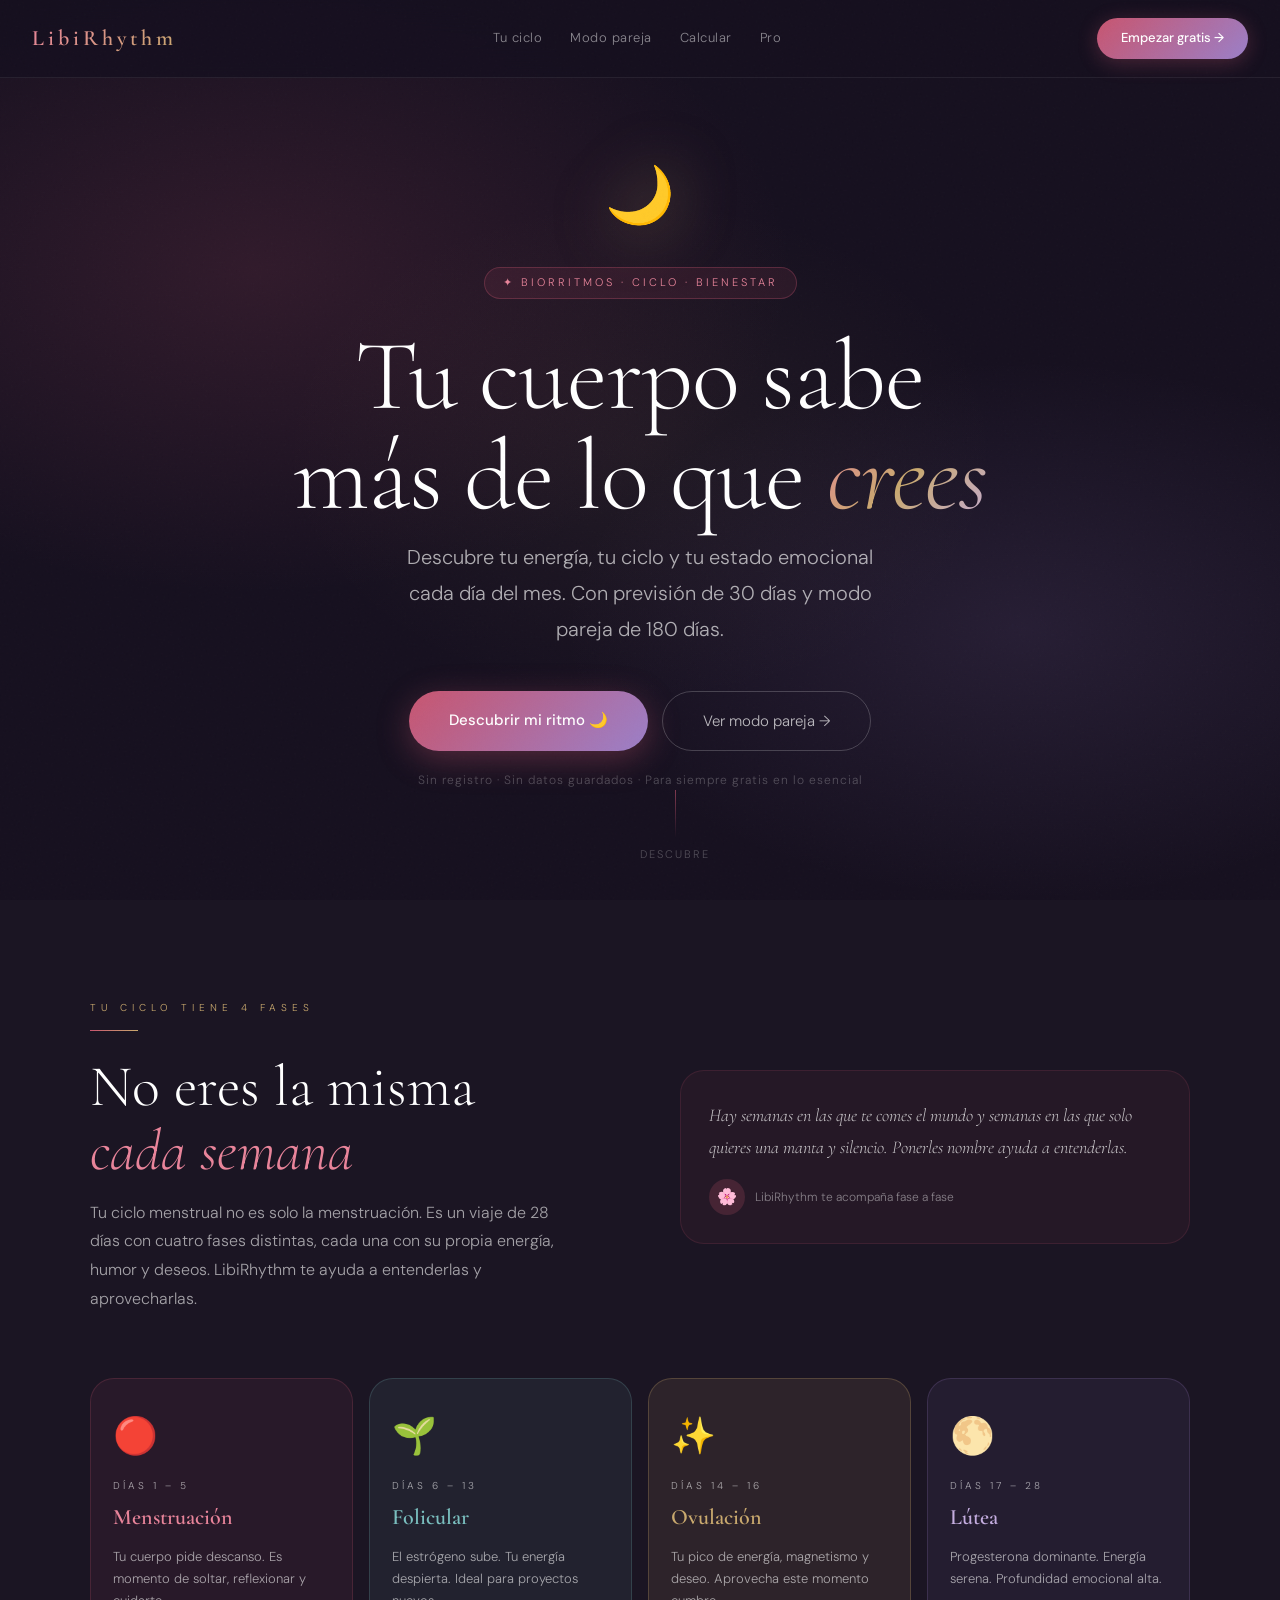
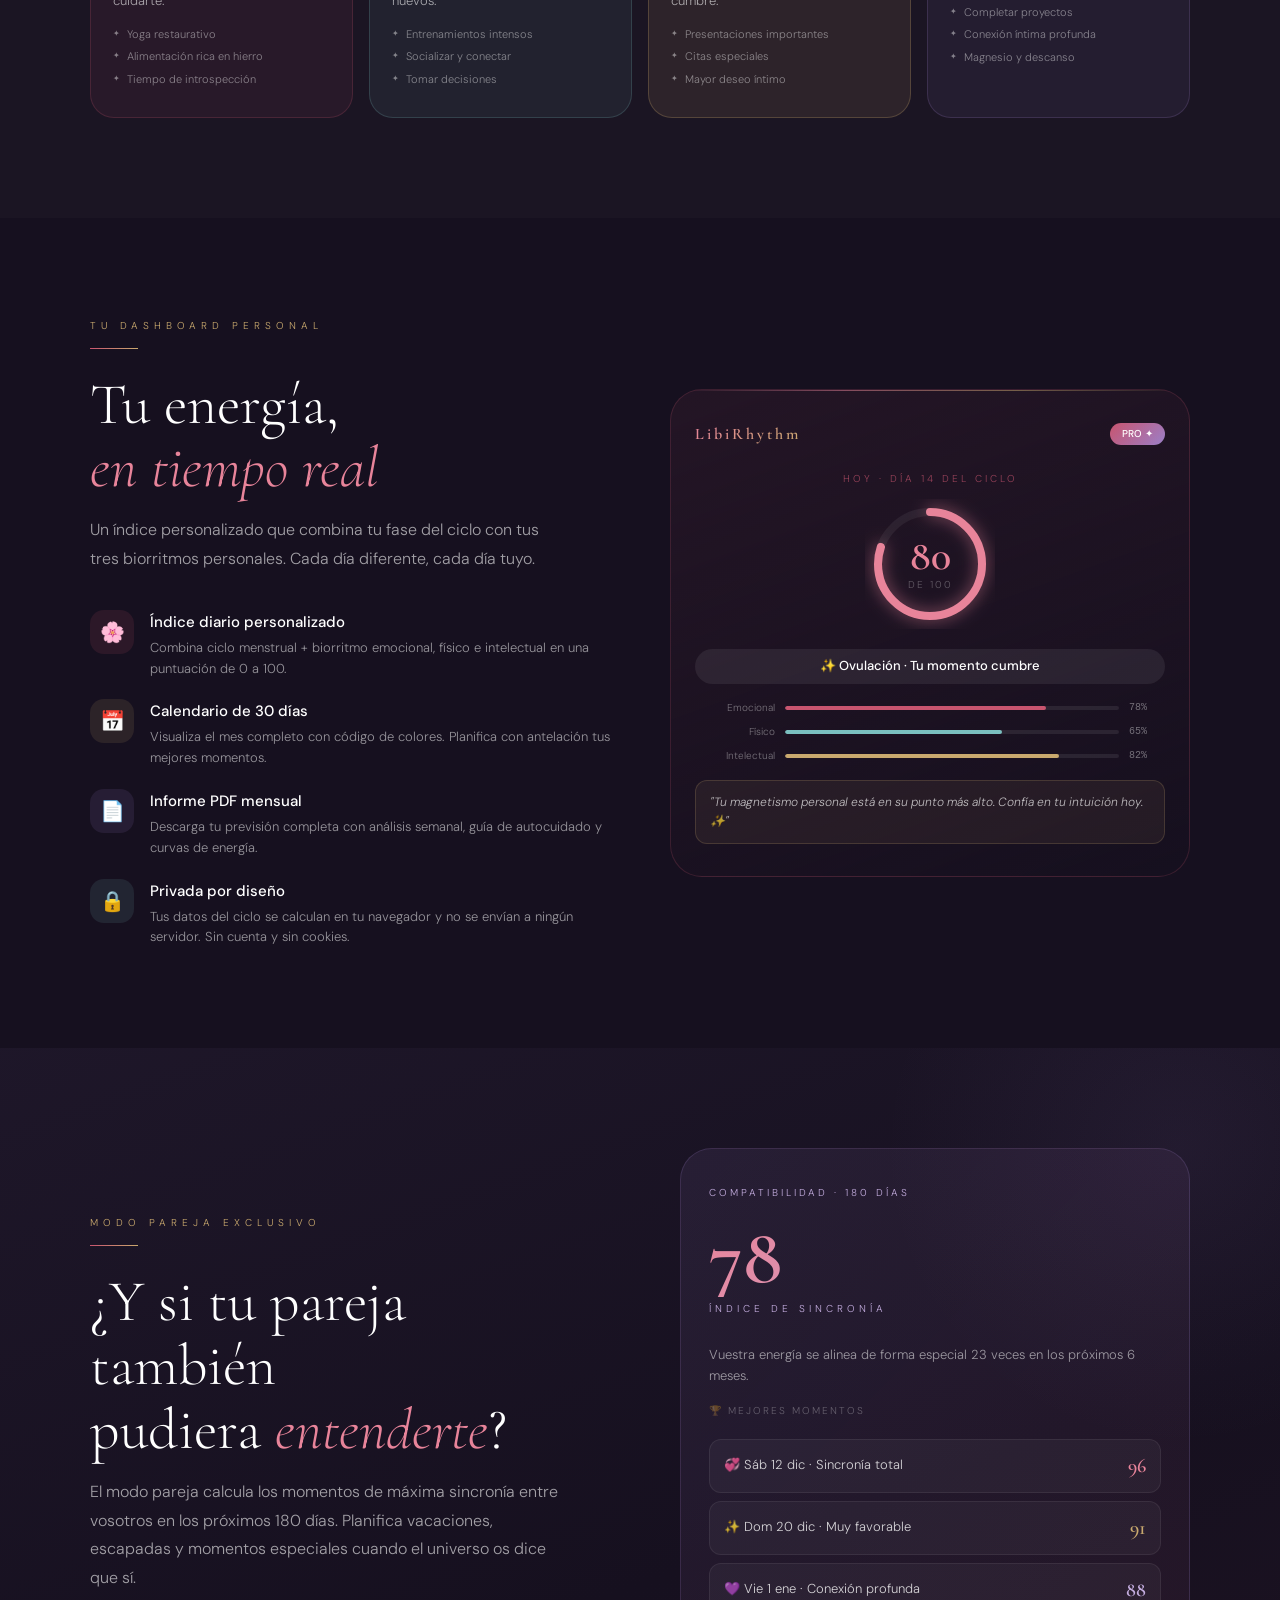
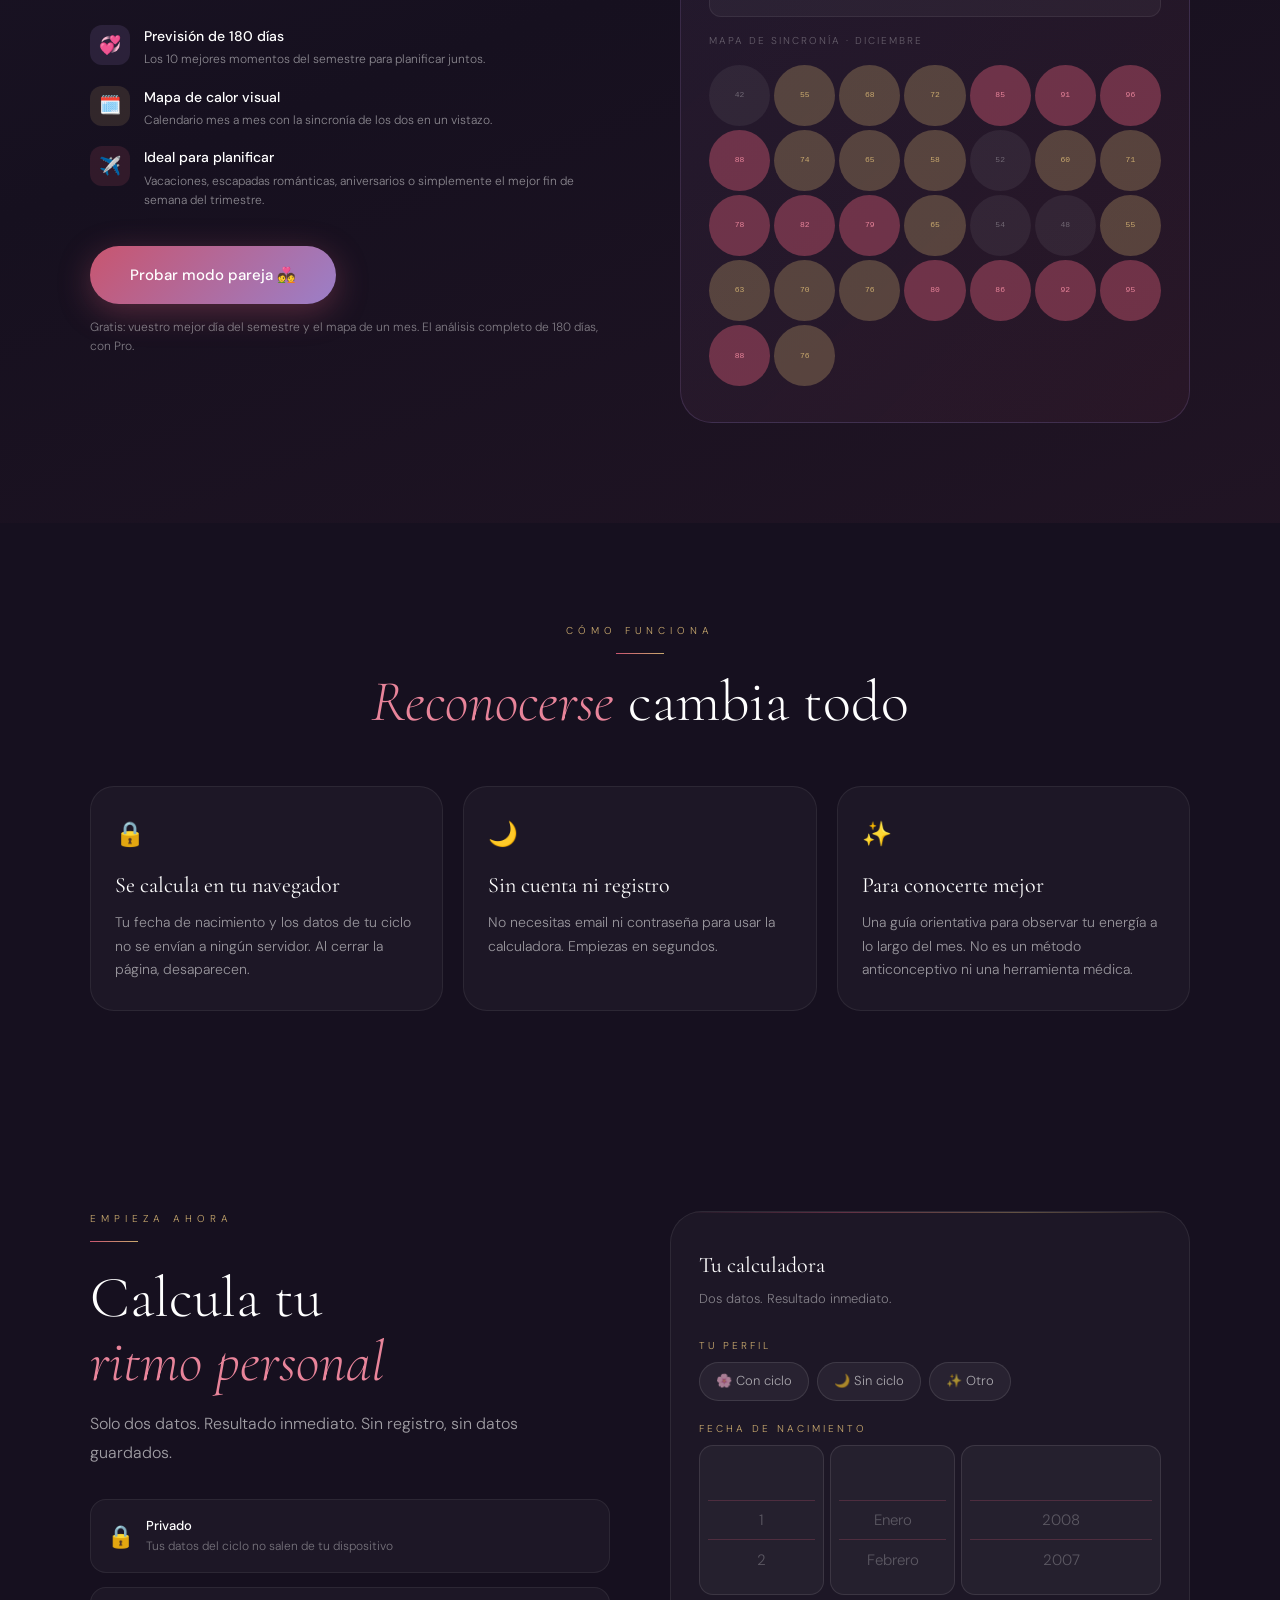
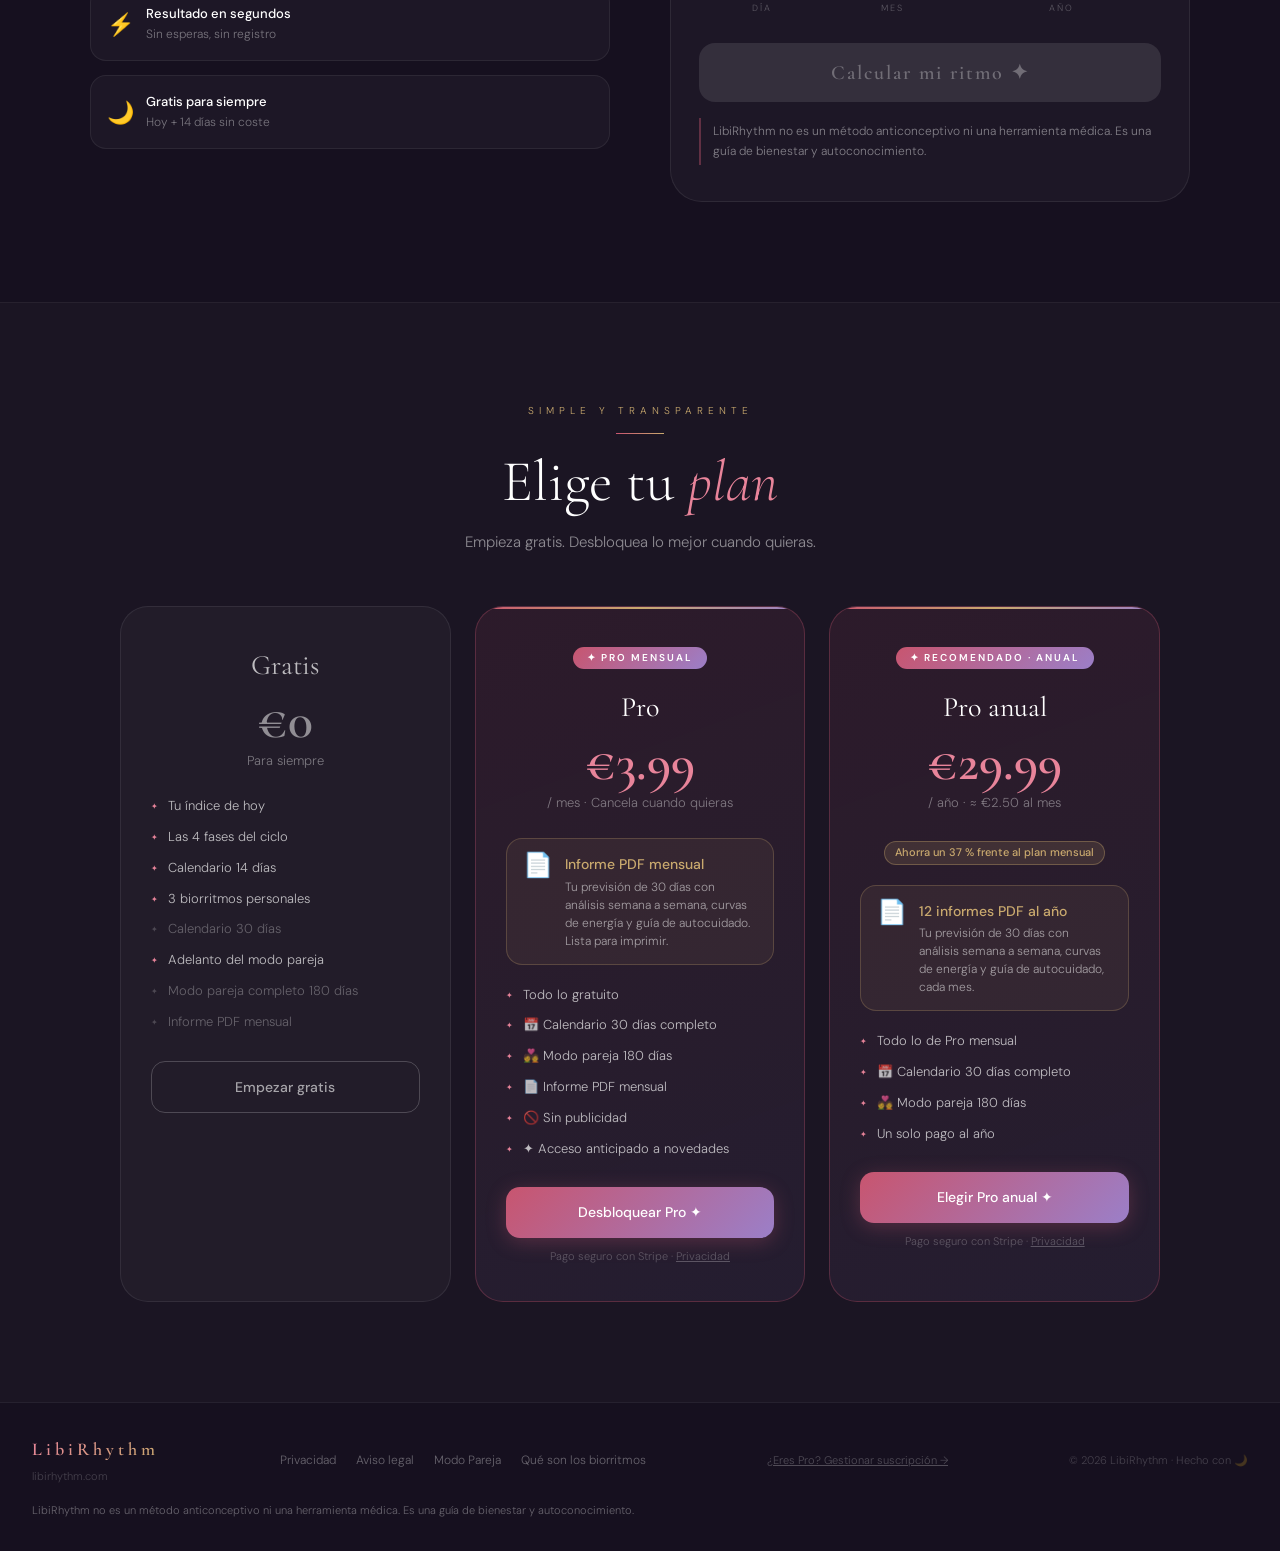
==== commit 694d8674: "Plan anual: enlazar el Payment Link de Stripe (29,99 €/año) Rellena STRIPE_ANNUAL_LINK en index.html" ====
--- a/index.html
+++ b/index.html
@@ -1194,9 +1194,9 @@
 }
 
 // ── PLAN ANUAL ──────────────────────────────────────────────────────────────
-// TODO(Klaus): pega aquí el Payment Link de Stripe del plan anual (29,99 €/año).
-// Mientras esté vacío, el botón aparece como "Disponible muy pronto" y no lleva a ningún sitio.
-const STRIPE_ANNUAL_LINK = '';
+// Payment Link de Stripe del plan anual (29,99 €/año).
+// Si se deja vacío, el botón aparece como "Disponible muy pronto" y no lleva a ningún sitio.
+const STRIPE_ANNUAL_LINK = 'https://buy.stripe.com/9B63cu1EB4AwfhbeY60Ba02';
 document.querySelectorAll('.annual-cta').forEach(function(a){
   if (STRIPE_ANNUAL_LINK) { a.href = STRIPE_ANNUAL_LINK; }
   else { a.removeAttribute('href'); a.classList.add('soon'); a.textContent = 'Disponible muy pronto'; }
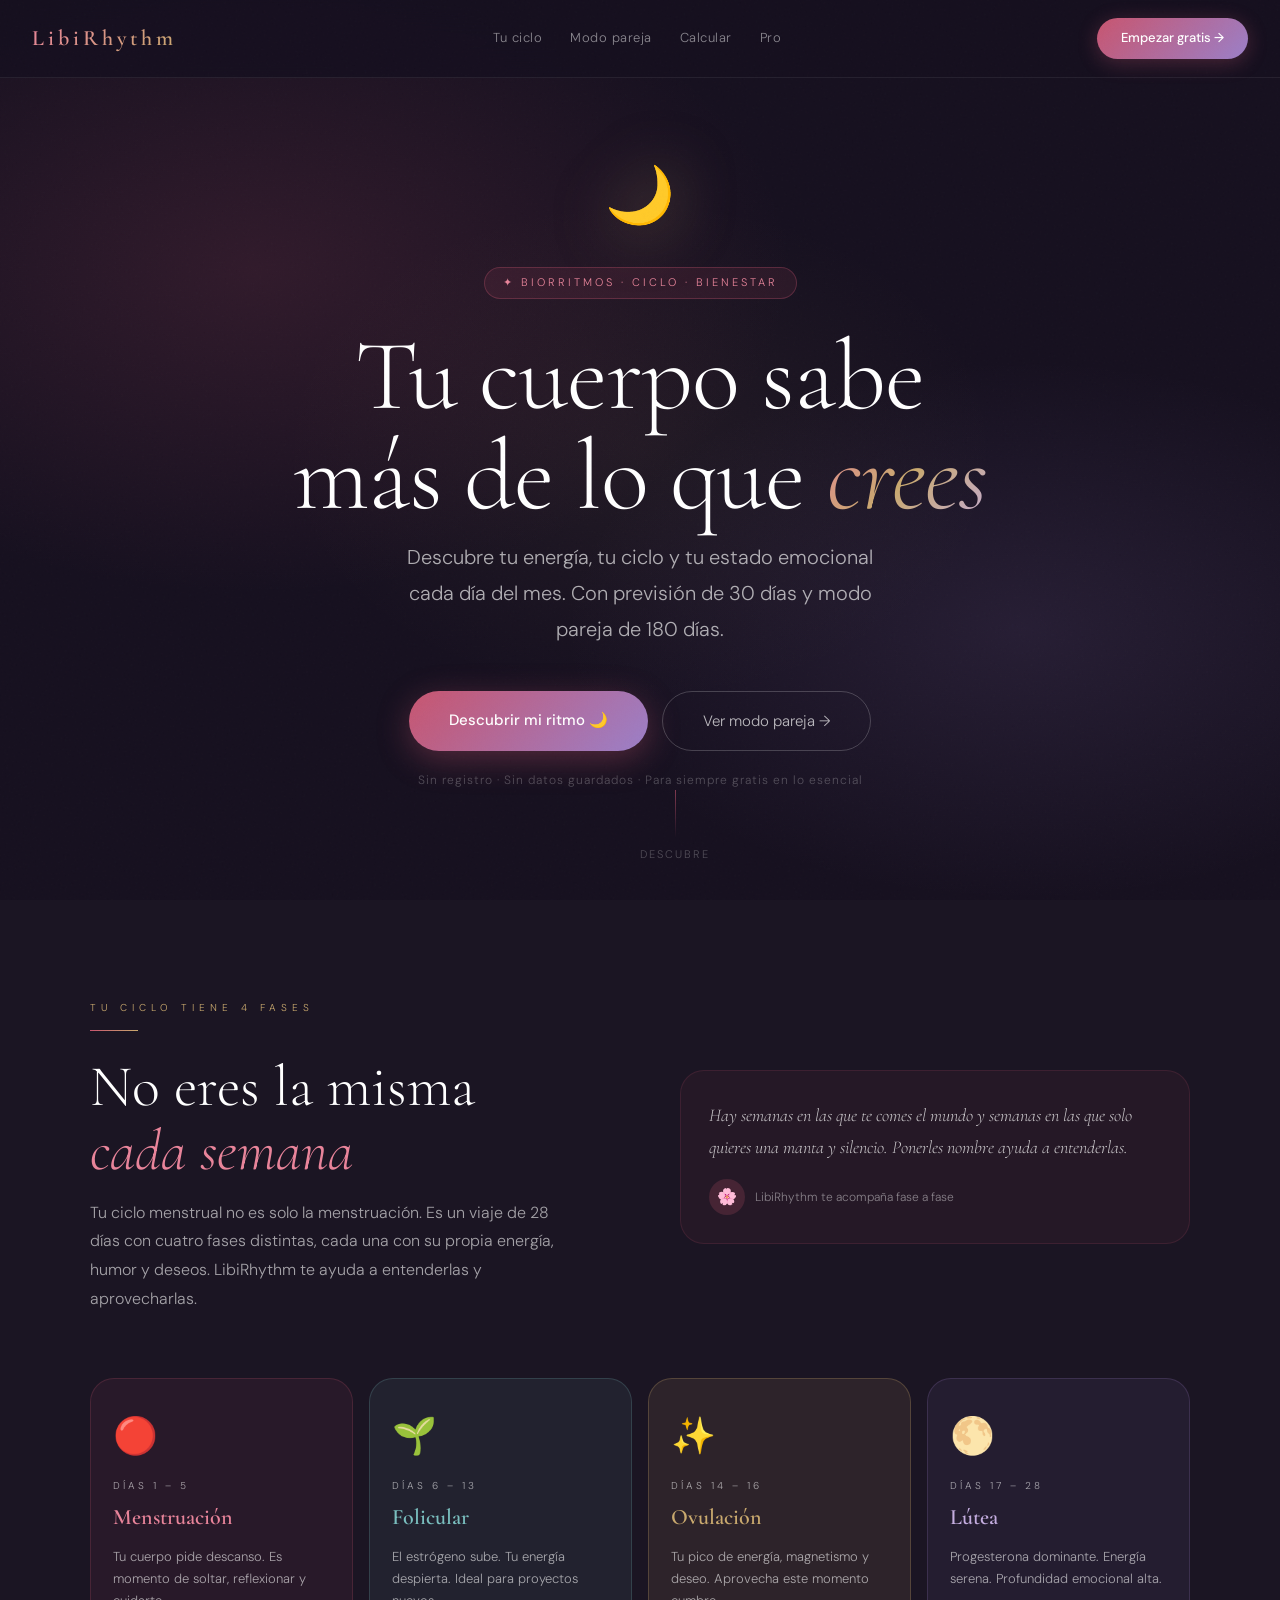
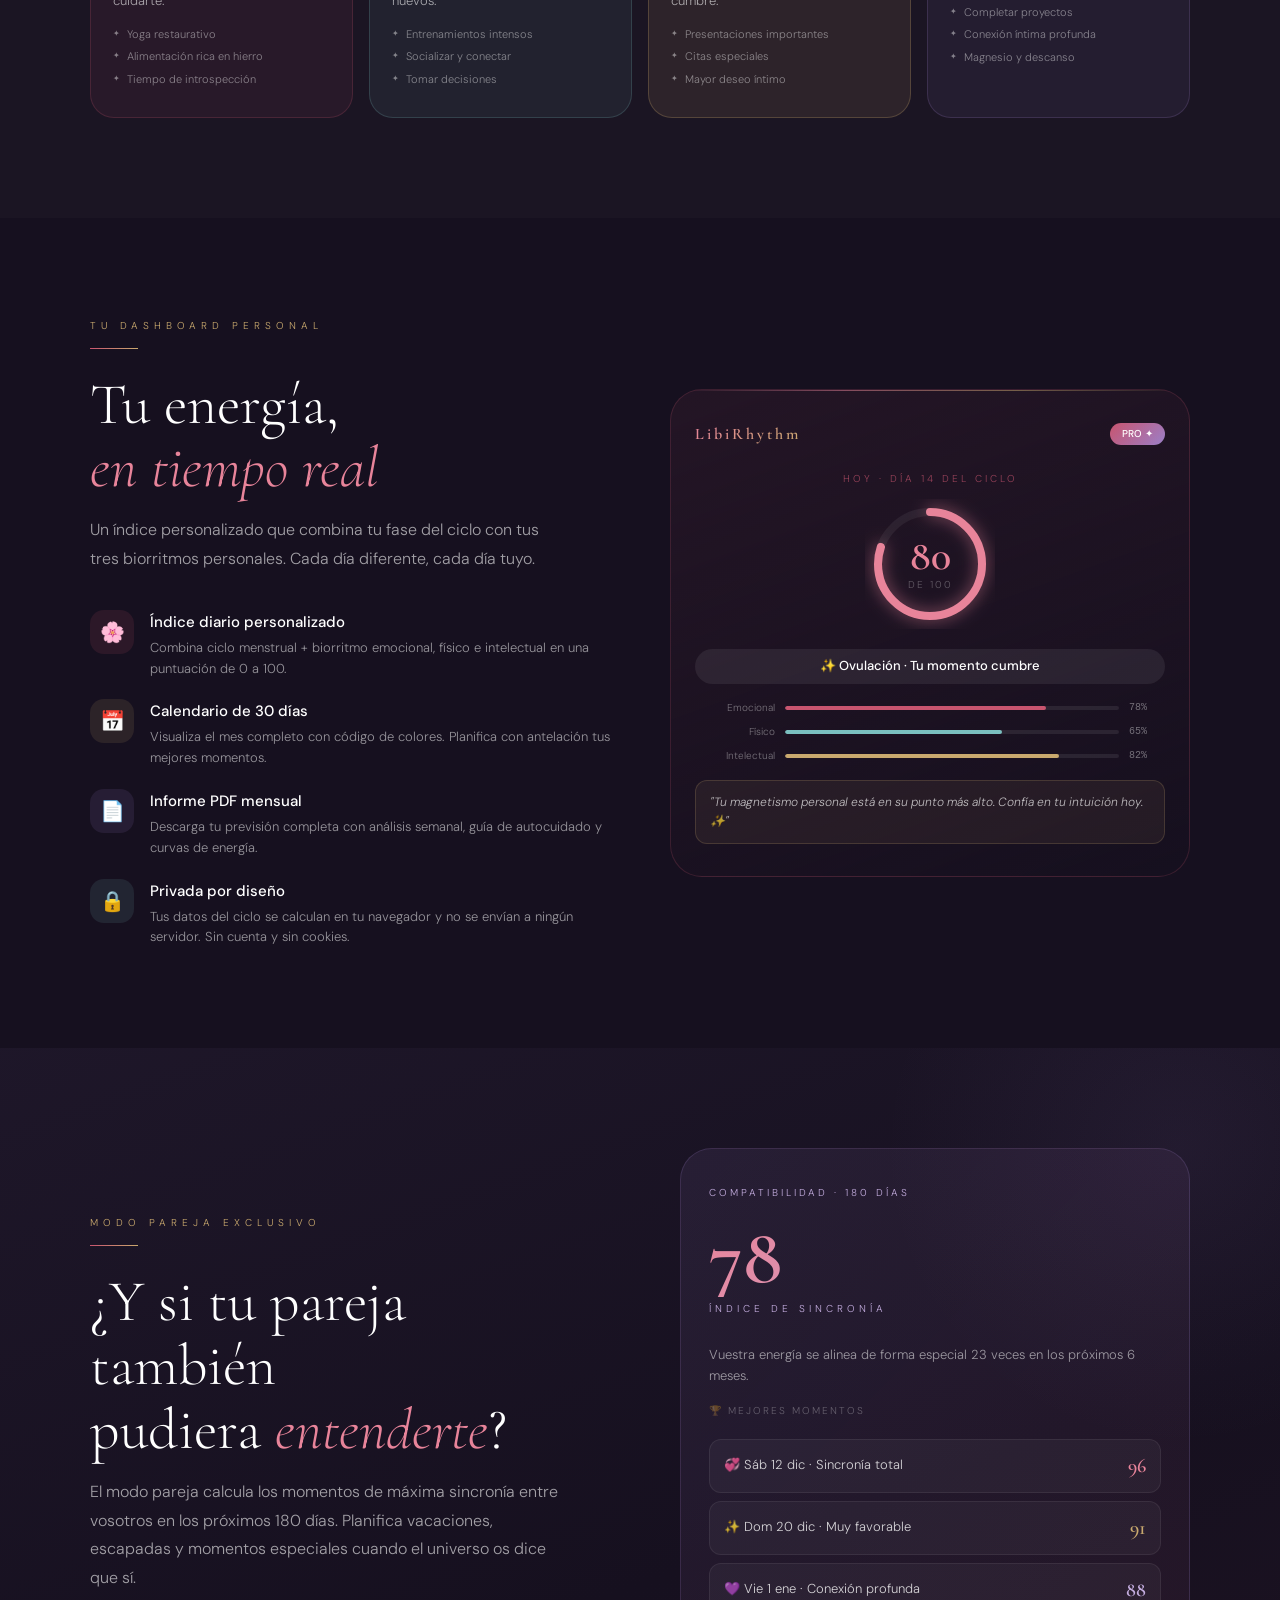
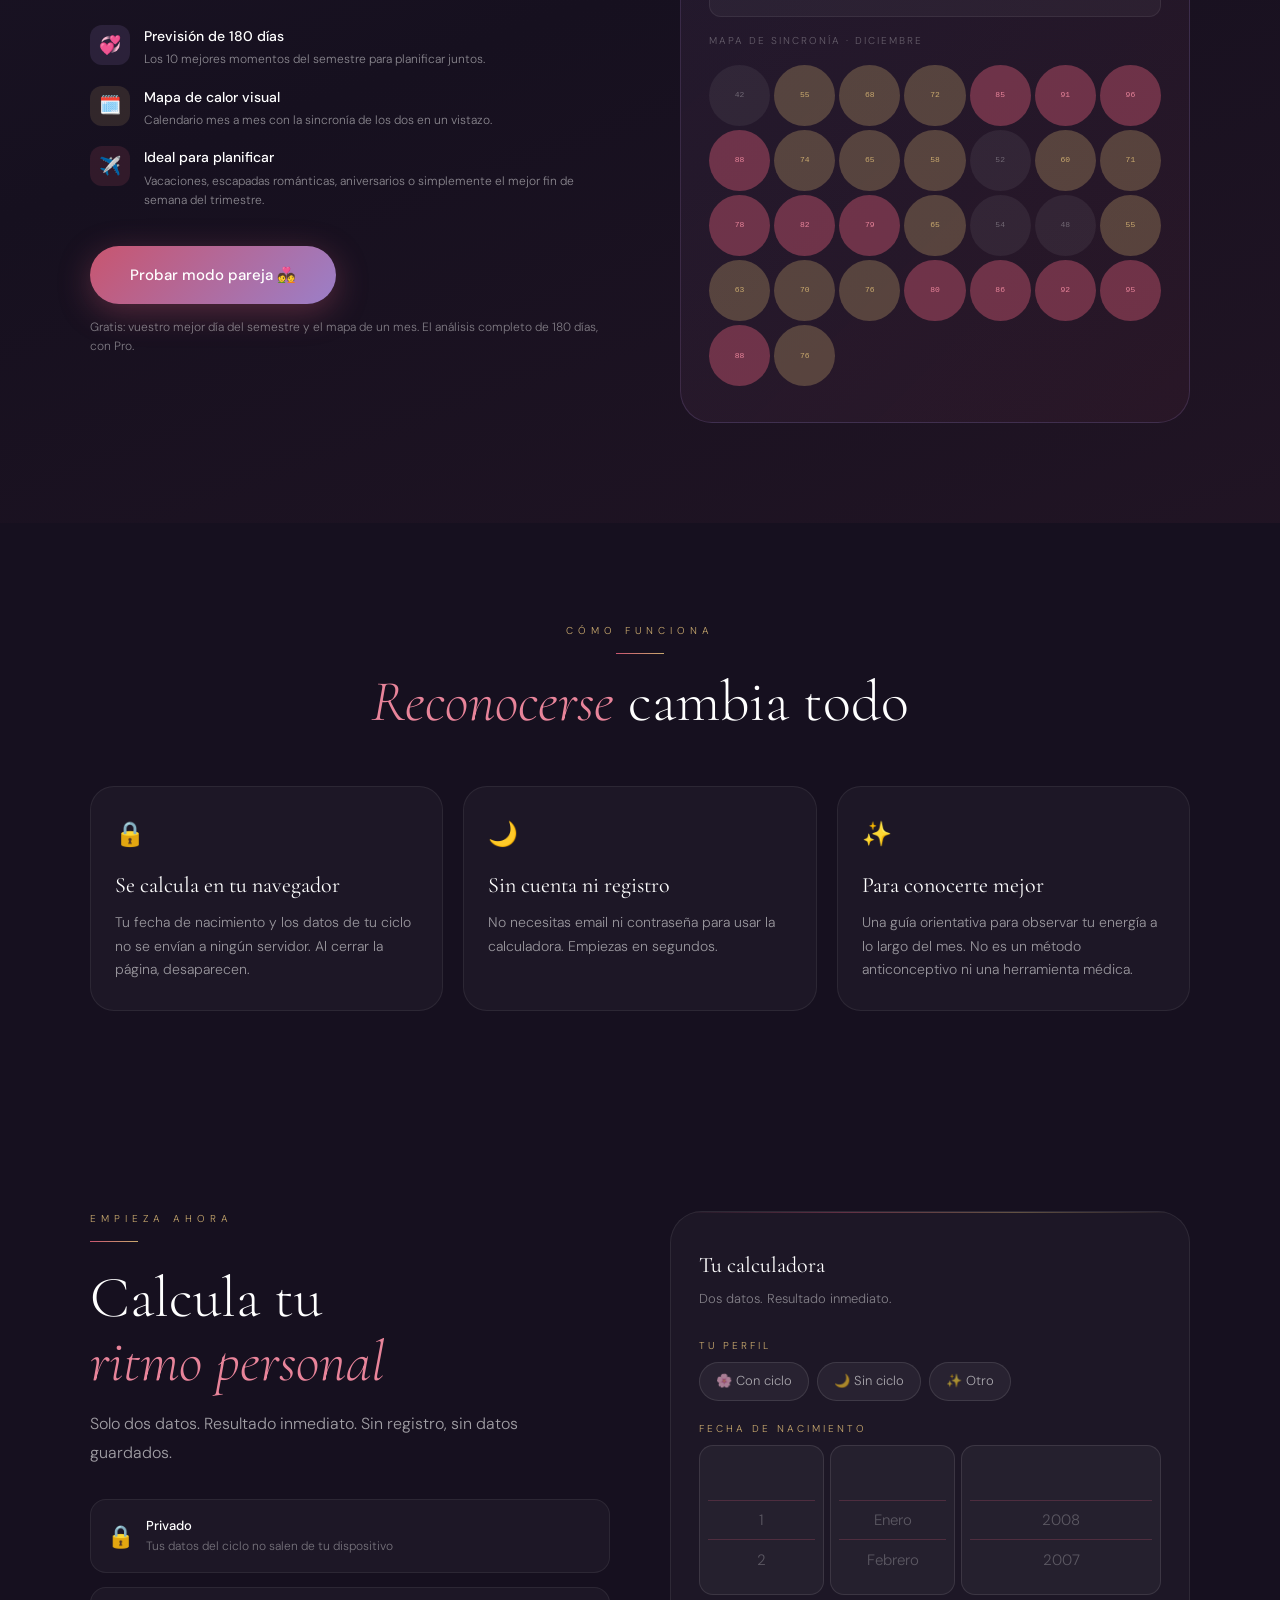
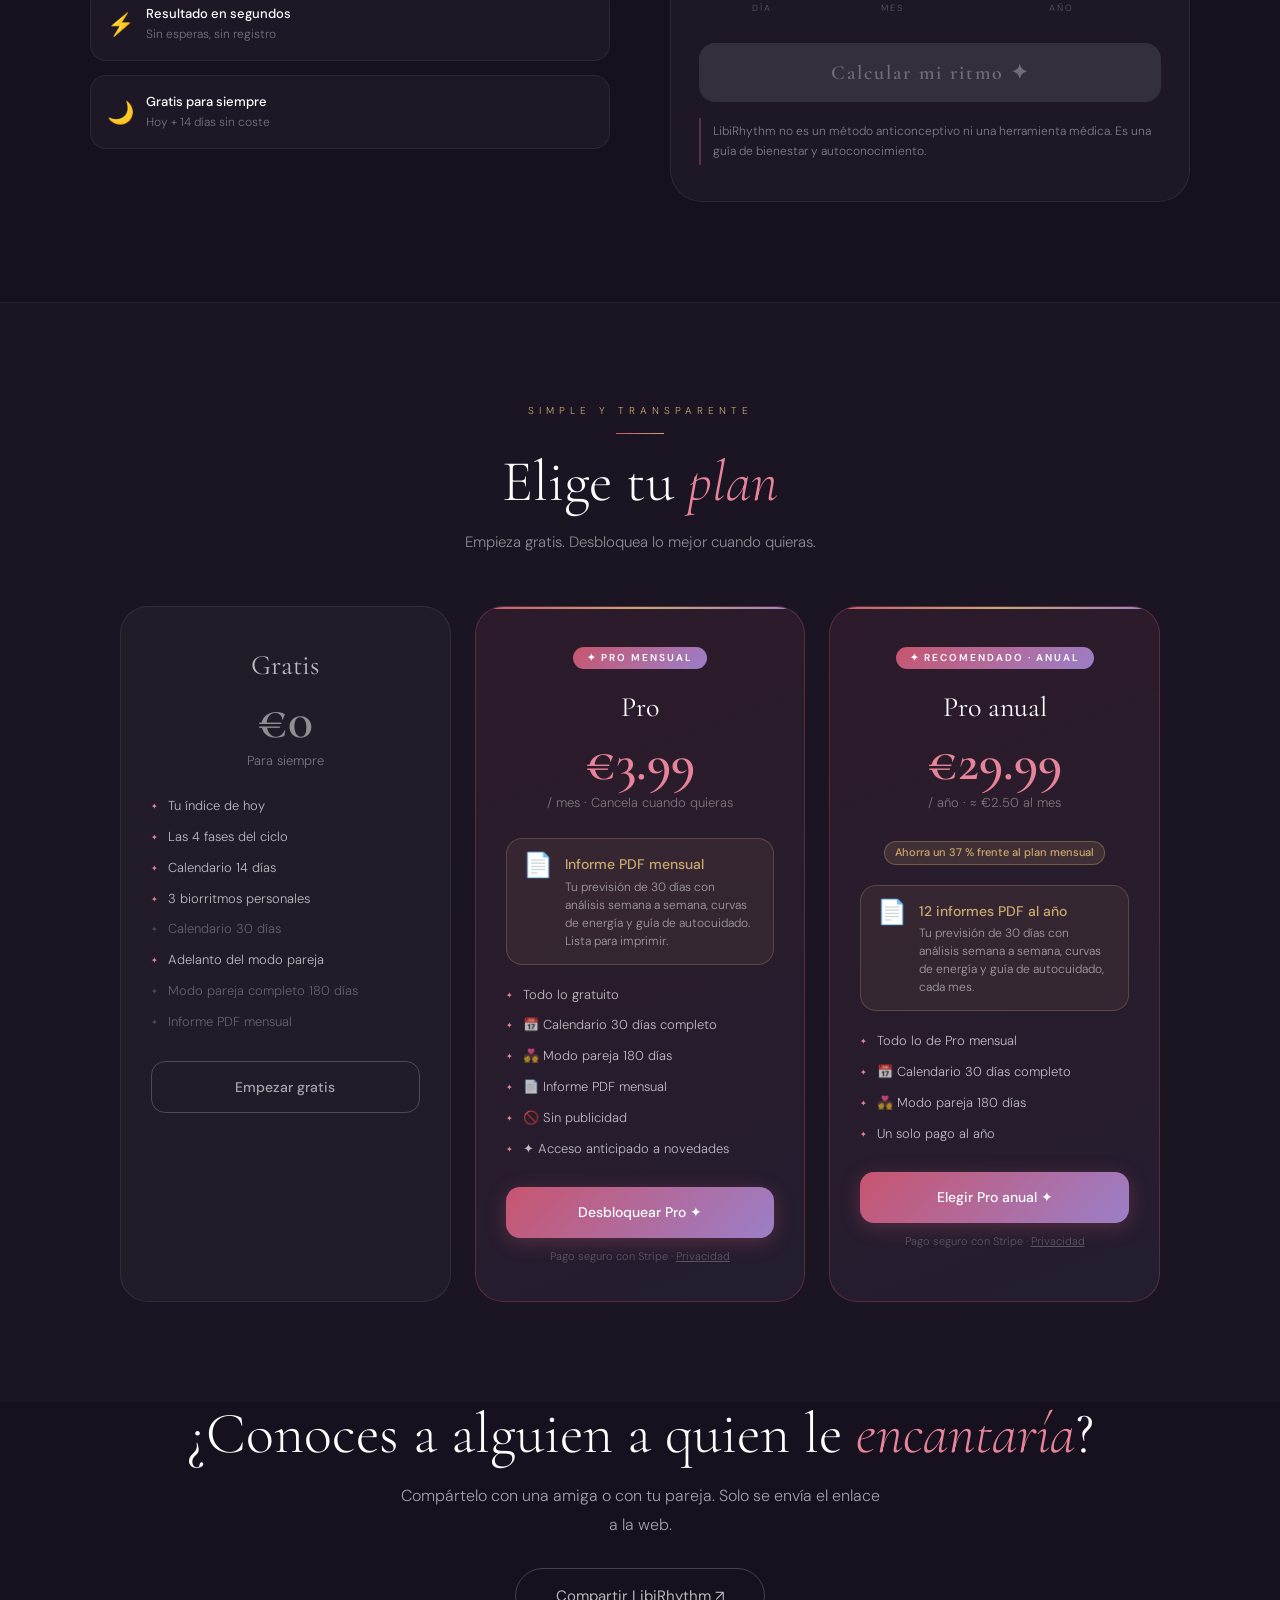
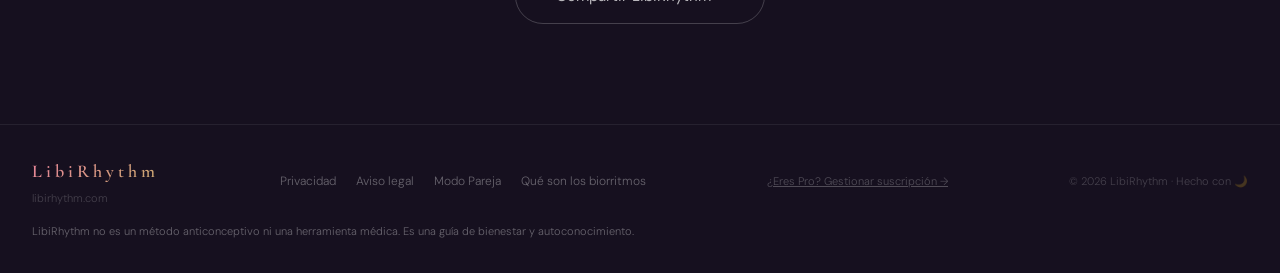
==== commit b3975ce7: "Compartir: botón para compartir la web (portada, app, pareja, artículo) share.js abre el menú nativo" ====
--- a/index.html
+++ b/index.html
@@ -17,8 +17,11 @@
 <meta property="og:title" content="LibiRhythm — Tu cuerpo sabe más de lo que crees">
 <meta property="og:description" content="Descubre tu ciclo, tus biorritmos y tu energía personal. Predicción 30 días, modo pareja 180 días. Para mujeres que quieren entenderse de verdad.">
 <meta property="og:url" content="https://libirhythm.com/">
-<!-- TODO: añadir og:image (1200×630) cuando haya imagen para compartir -->
-<meta name="twitter:card" content="summary">
+<meta property="og:image" content="https://libirhythm.com/og-image.png">
+<meta property="og:image:width" content="1200">
+<meta property="og:image:height" content="630">
+<meta property="og:image:alt" content="LibiRhythm — Tu cuerpo sabe más de lo que crees">
+<meta name="twitter:card" content="summary_large_image">
 <meta name="theme-color" content="#16101f">
 <link rel="preconnect" href="https://fonts.googleapis.com">
 <link href="https://fonts.googleapis.com/css2?family=Cormorant+Garamond:ital,wght@0,300;0,400;0,600;1,300;1,400;1,600&family=DM+Sans:ital,wght@0,300;0,400;0,500;1,300&display=swap" rel="stylesheet">
@@ -171,6 +174,7 @@
 
 /* ── SECTION BASE ── */
 section{padding:100px 24px;}
+.share-section{padding:0 24px 100px;}
 .container{max-width:1100px;margin:0 auto;}
 .container-sm{max-width:700px;margin:0 auto;}
 .eyebrow{
@@ -1018,6 +1022,15 @@
   </div>
 </section>
 
+<!-- SHARE -->
+<section class="share-section">
+  <div class="container" style="text-align:center;">
+    <h2 class="section-title">¿Conoces a alguien a quien le <em>encantaría</em>?</h2>
+    <p class="section-sub" style="margin:0 auto 28px;">Compártelo con una amiga o con tu pareja. Solo se envía el enlace a la web.</p>
+    <button type="button" class="btn-ghost" data-share style="font-family:'DM Sans',sans-serif;">Compartir LibiRhythm ↗</button>
+  </div>
+</section>
+
 <!-- FOOTER -->
 <footer>
   <div>
@@ -1251,6 +1264,7 @@
 // Stripe may redirect here after paying: activate and continue to the app
 if (LibiPro.activating) LibiPro.ready.then(function(ok){ if (ok) location.href = 'app.html'; });
 </script>
+<script defer src="/share.js"></script>
 <script defer src="/_vercel/insights/script.js"></script>
 </body>
 </html>
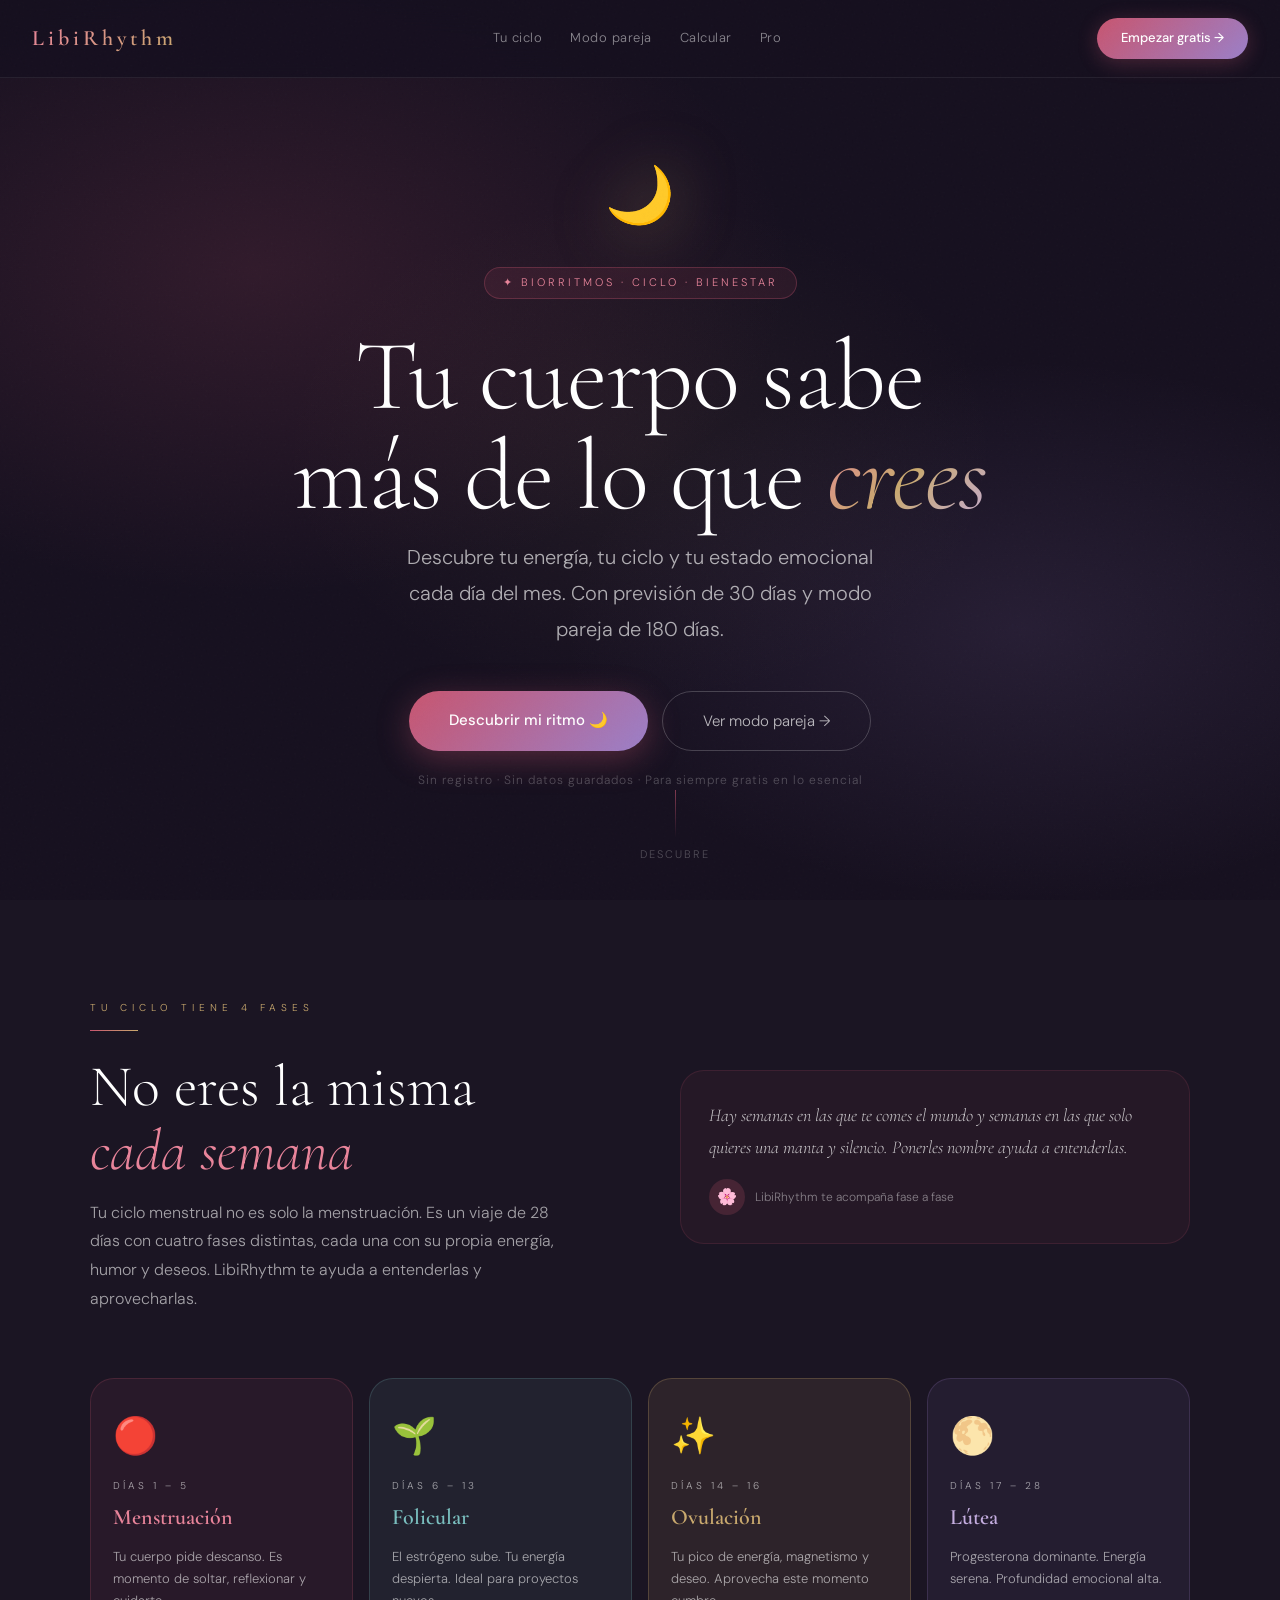
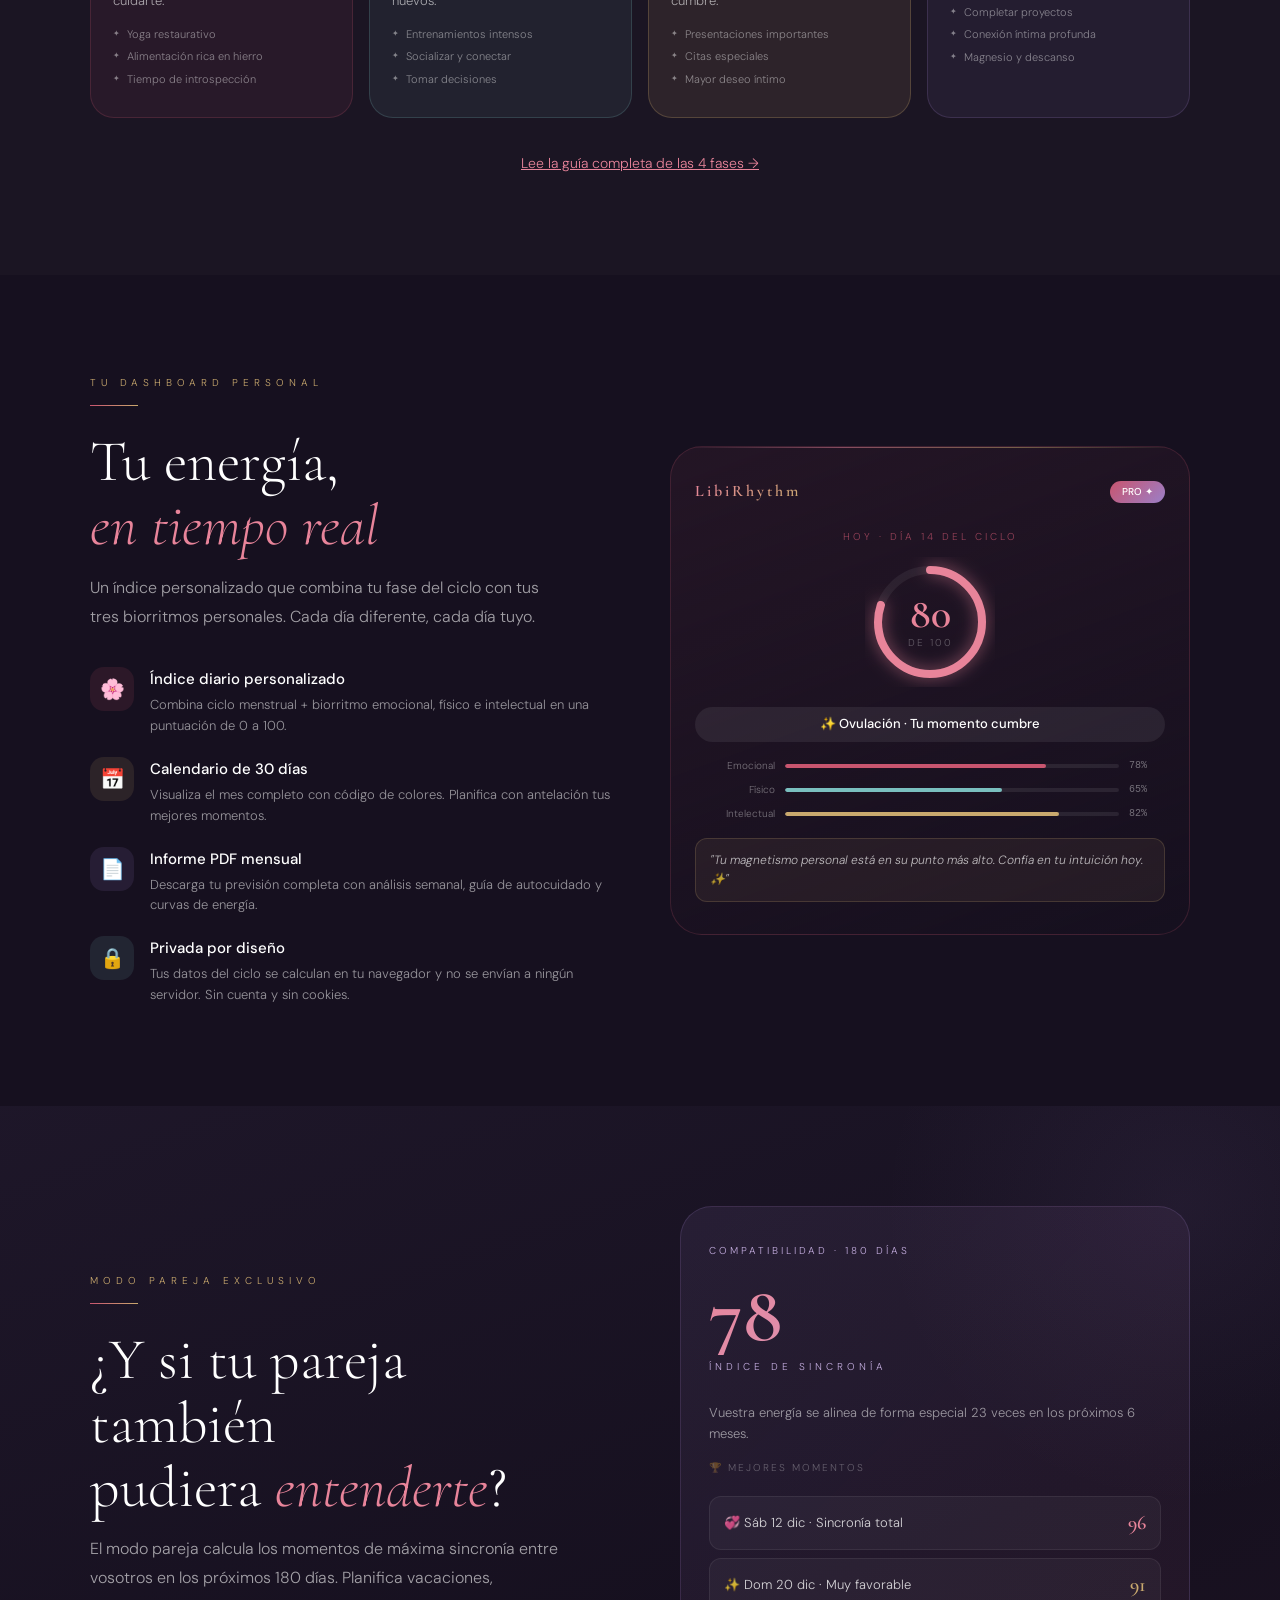
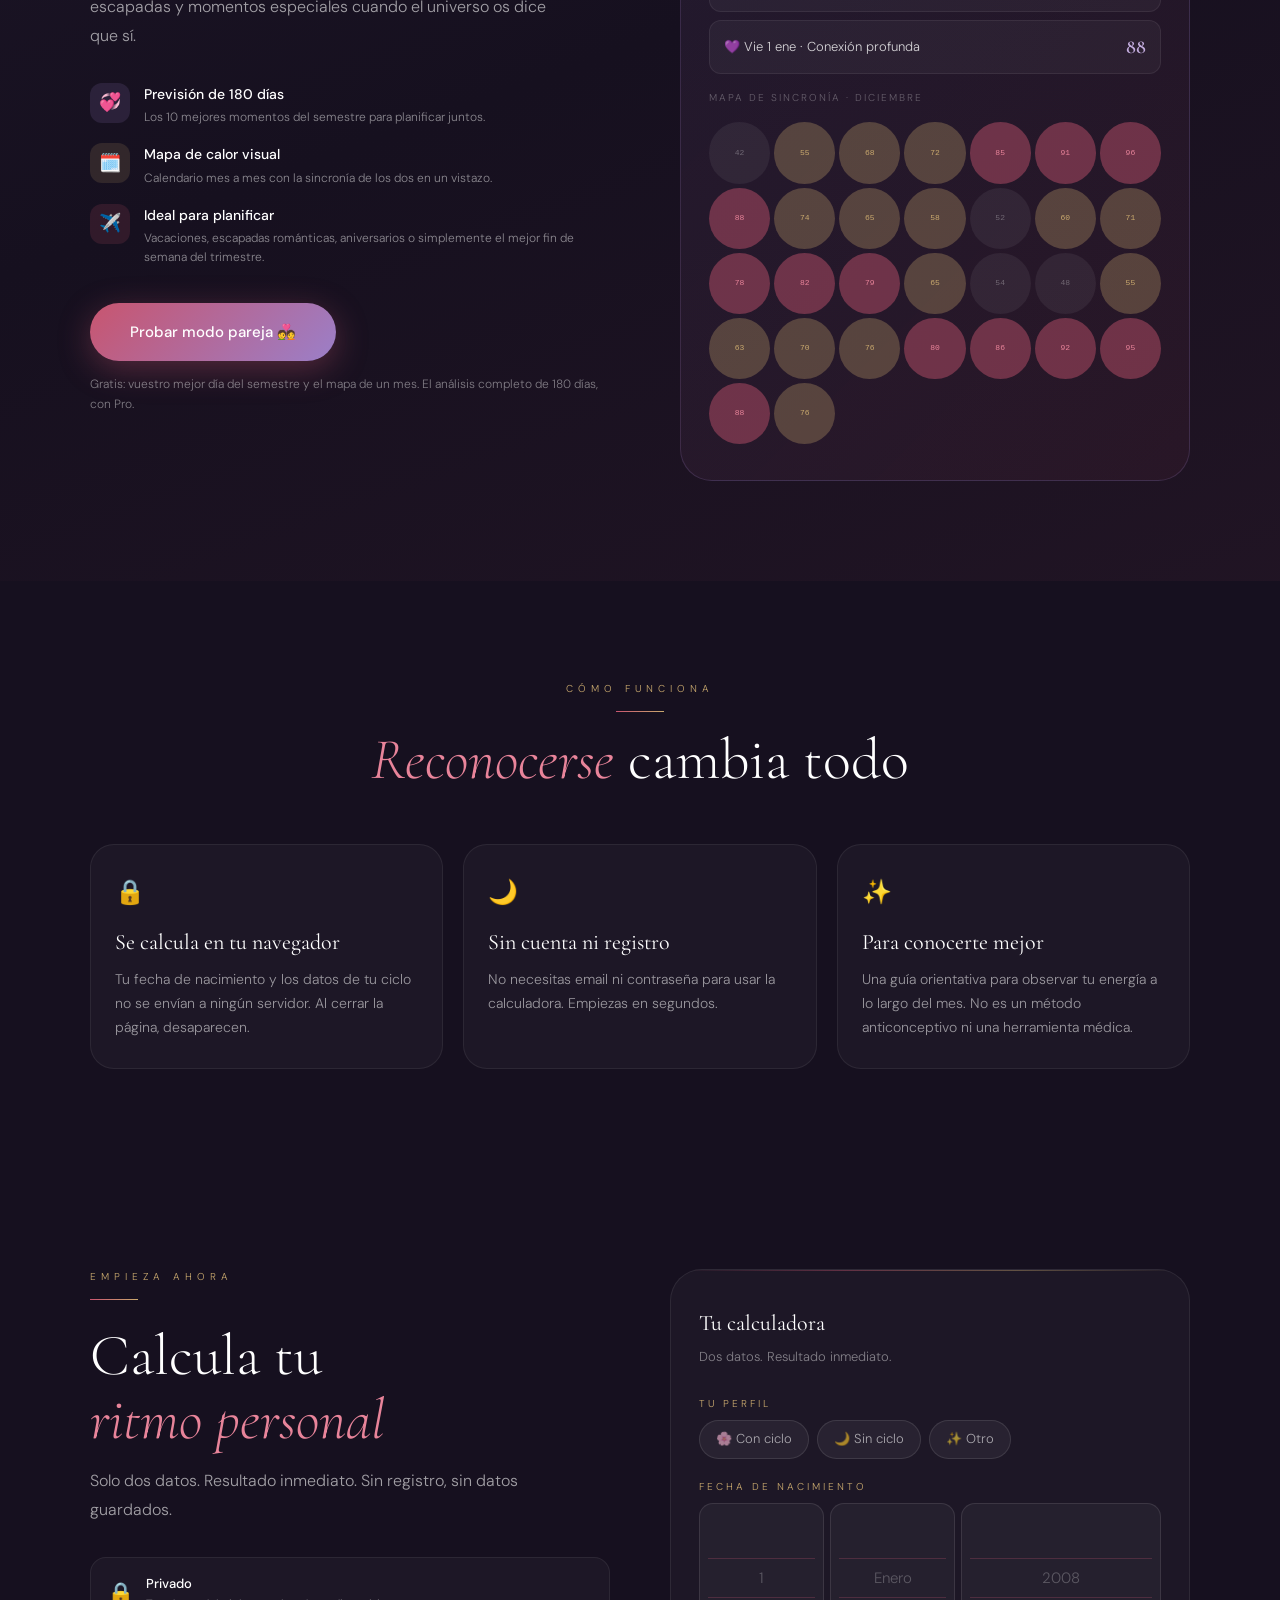
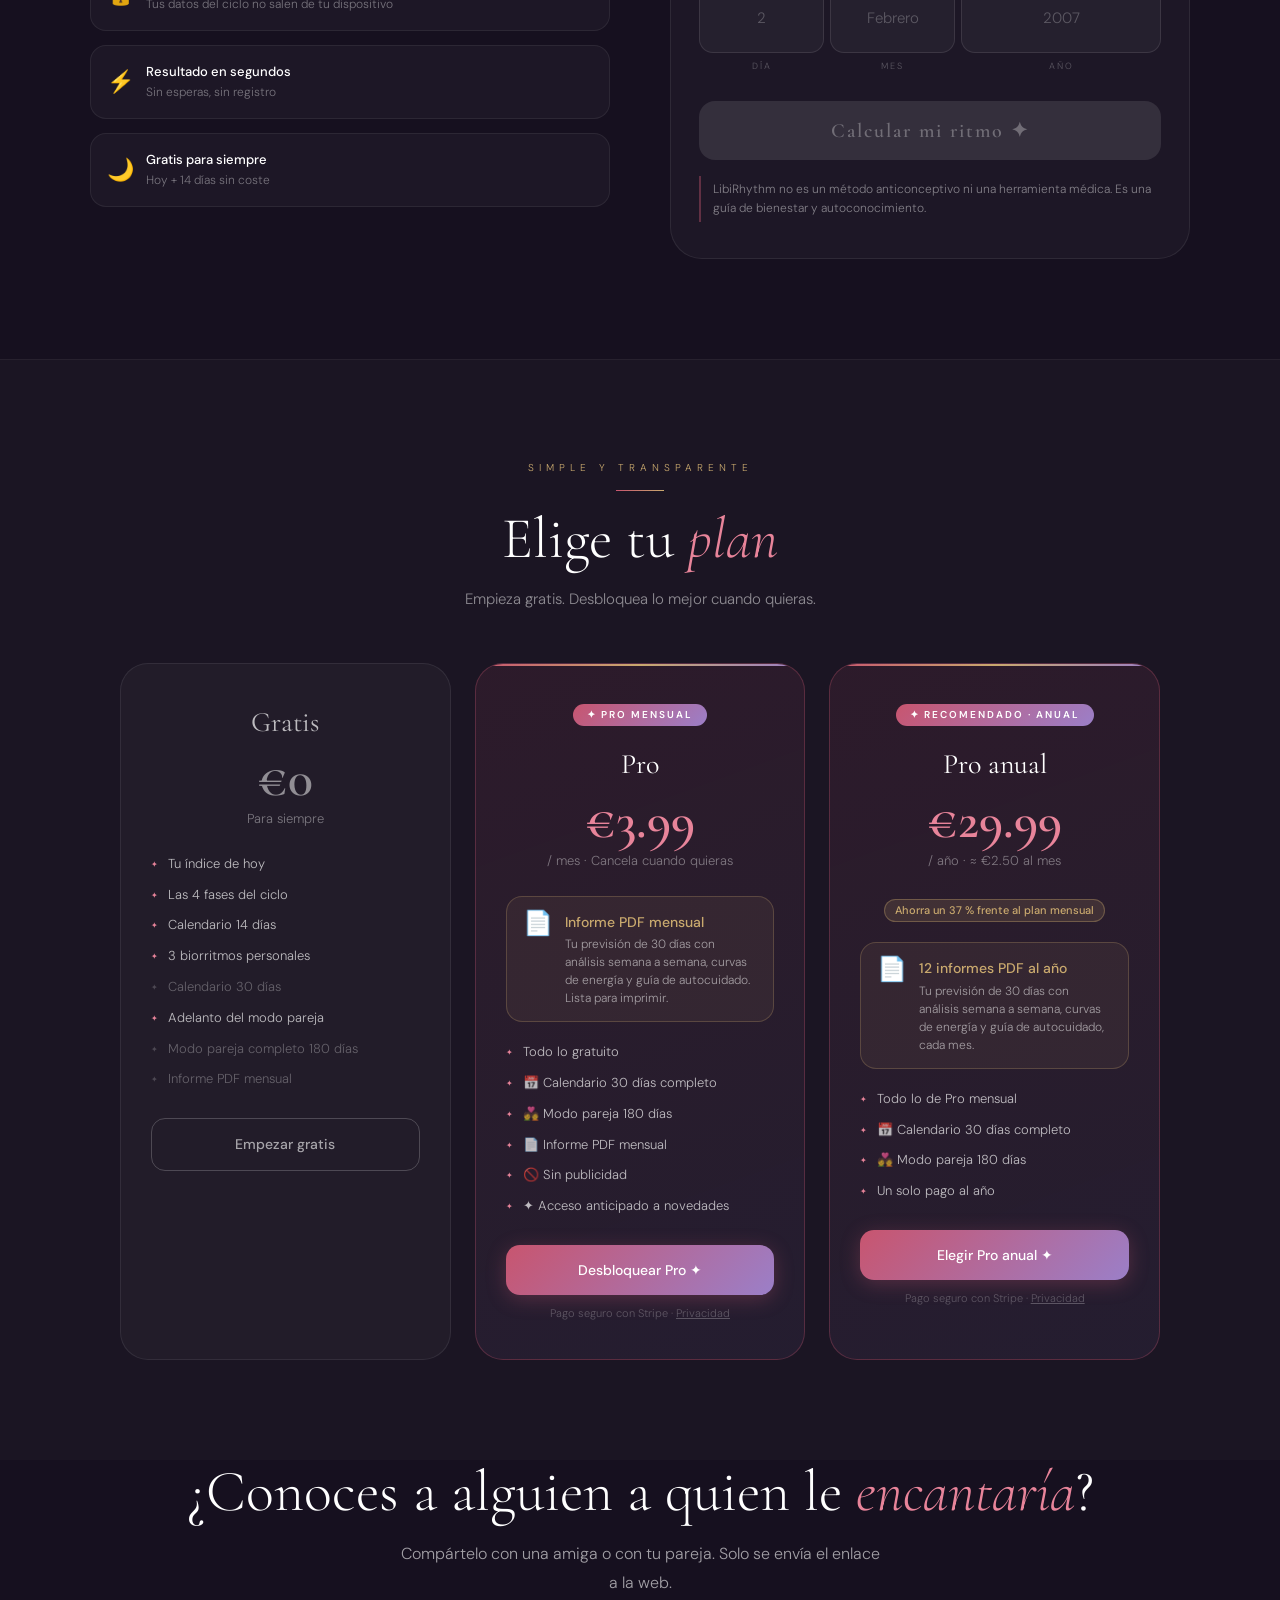
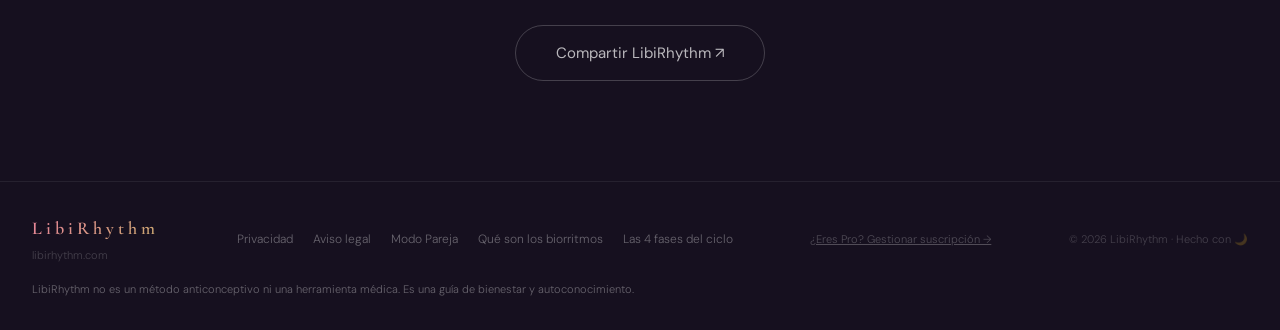
==== commit 8ede404b: "Artículo: Las 4 fases del ciclo menstrual y cómo cambia tu energía Nuevo artículo en /articulos/fase" ====
--- a/index.html
+++ b/index.html
@@ -681,6 +681,7 @@
         </div>
       </div>
     </div>
+    <p style="text-align:center;margin-top:32px;"><a href="articulos/fases-del-ciclo-menstrual.html" style="font-size:14px;color:var(--rose2);">Lee la guía completa de las 4 fases →</a></p>
   </div>
 </section>
 
@@ -804,7 +805,7 @@
             </div>
           </div>
         </div>
-        <a href="#calcular" class="btn-primary">Probar modo pareja 💑</a>
+        <a href="pareja.html" class="btn-primary">Probar modo pareja 💑</a>
         <p style="font-size:12px;color:rgba(255,255,255,0.45);margin-top:14px;">Gratis: vuestro mejor día del semestre y el mapa de un mes. El análisis completo de 180 días, con Pro.</p>
       </div>
 
@@ -939,6 +940,7 @@
           <a href="app.html" class="btn-full" style="display:block;text-align:center;text-decoration:none;font-size:16px;">
             Ver calendario completo →
           </a>
+          <a href="pareja.html" style="display:block;text-align:center;margin-top:10px;padding:12px;border:1px solid rgba(232,132,154,0.4);border-radius:12px;font-size:14px;color:var(--rose2);text-decoration:none;">💑 Probar el modo pareja →</a>
           <button onclick="resetCalc()" style="width:100%;margin-top:10px;background:transparent;border:1px solid rgba(255,255,255,0.1);border-radius:12px;padding:12px;font-size:13px;color:rgba(255,255,255,0.4);cursor:pointer;">← Calcular de nuevo</button>
         </div>
       </div>
@@ -1042,6 +1044,7 @@
     <a href="legal.html">Aviso legal</a>
     <a href="pareja.html">Modo Pareja</a>
     <a href="articulos/que-son-los-biorritmos.html">Qué son los biorritmos</a>
+    <a href="articulos/fases-del-ciclo-menstrual.html">Las 4 fases del ciclo</a>
   </div>
   <a href="https://billing.stripe.com/p/login/bJe3cu4QNgje5GB2bk0Ba00" target="_blank" style="font-size:11px;color:rgba(255,255,255,0.25);text-decoration:underline;">¿Eres Pro? Gestionar suscripción →</a>
   <div class="footer-copy">© 2026 LibiRhythm · Hecho con 🌙</div>
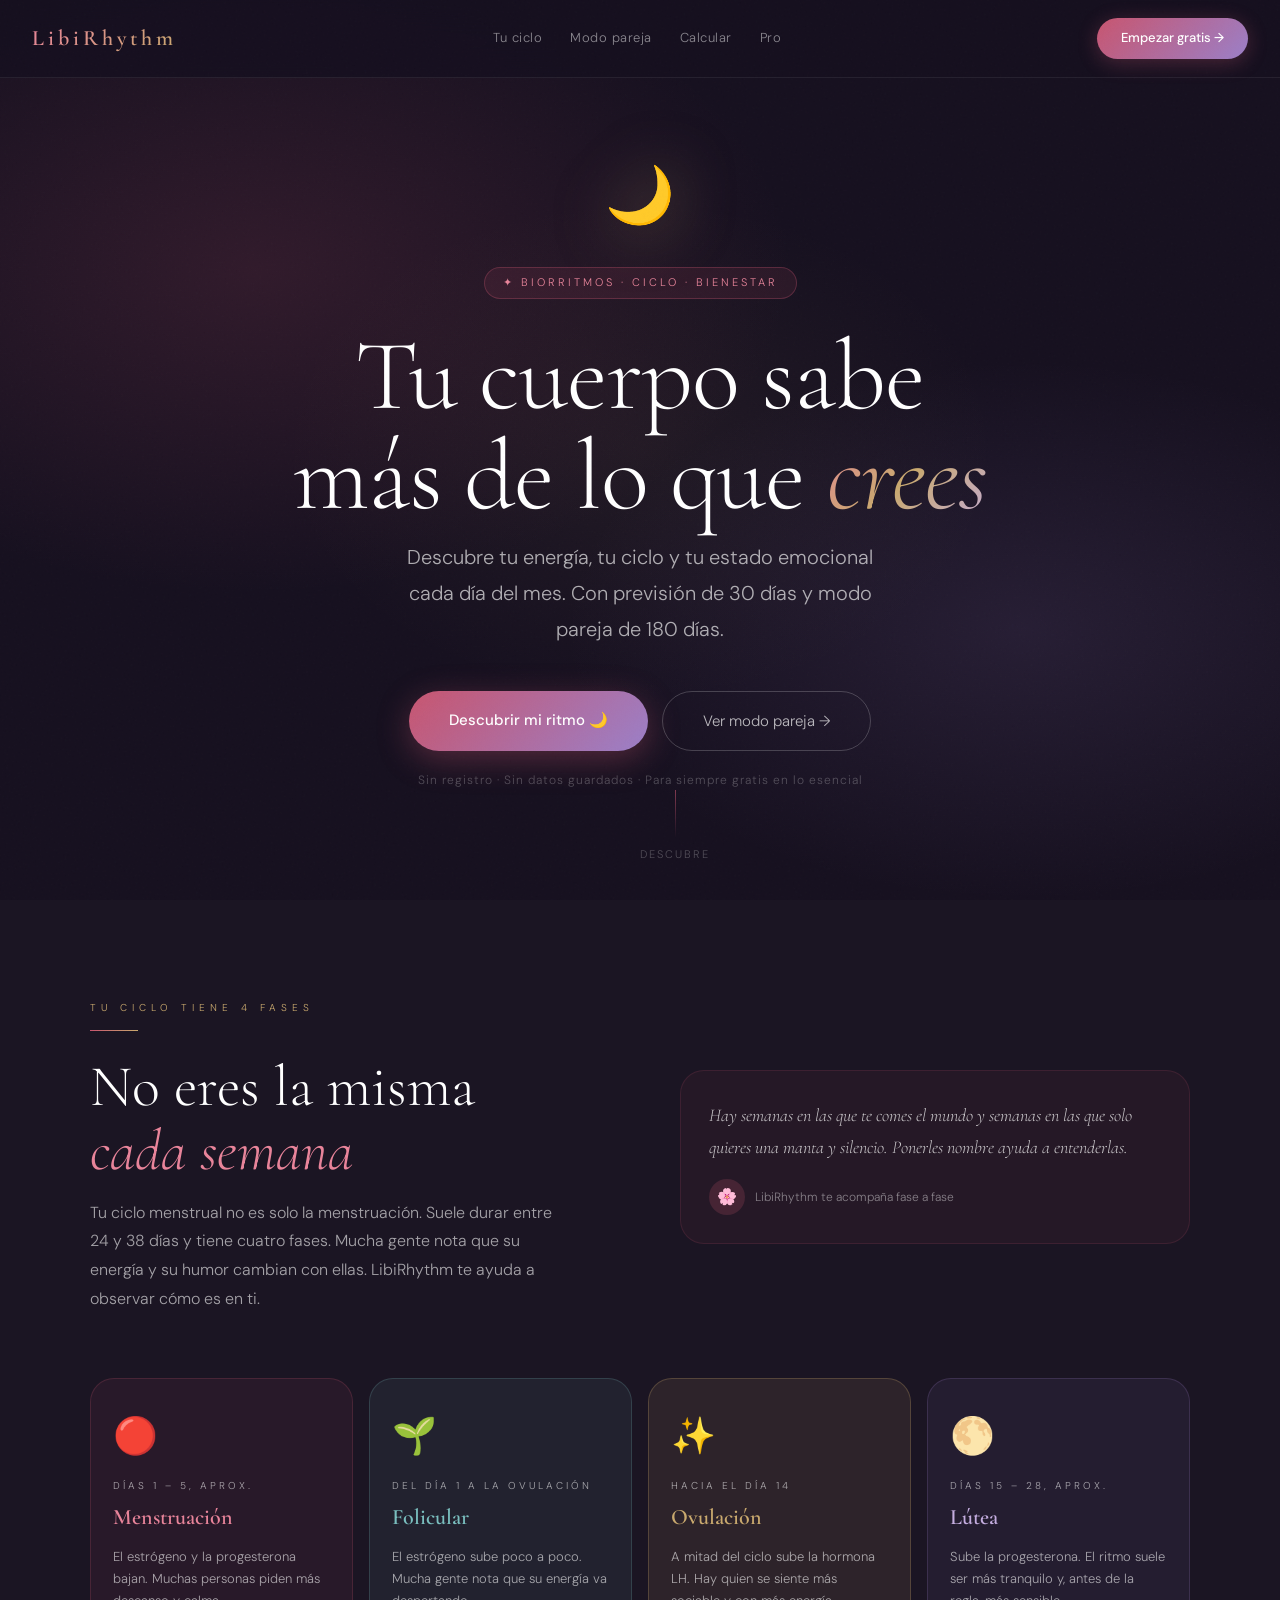
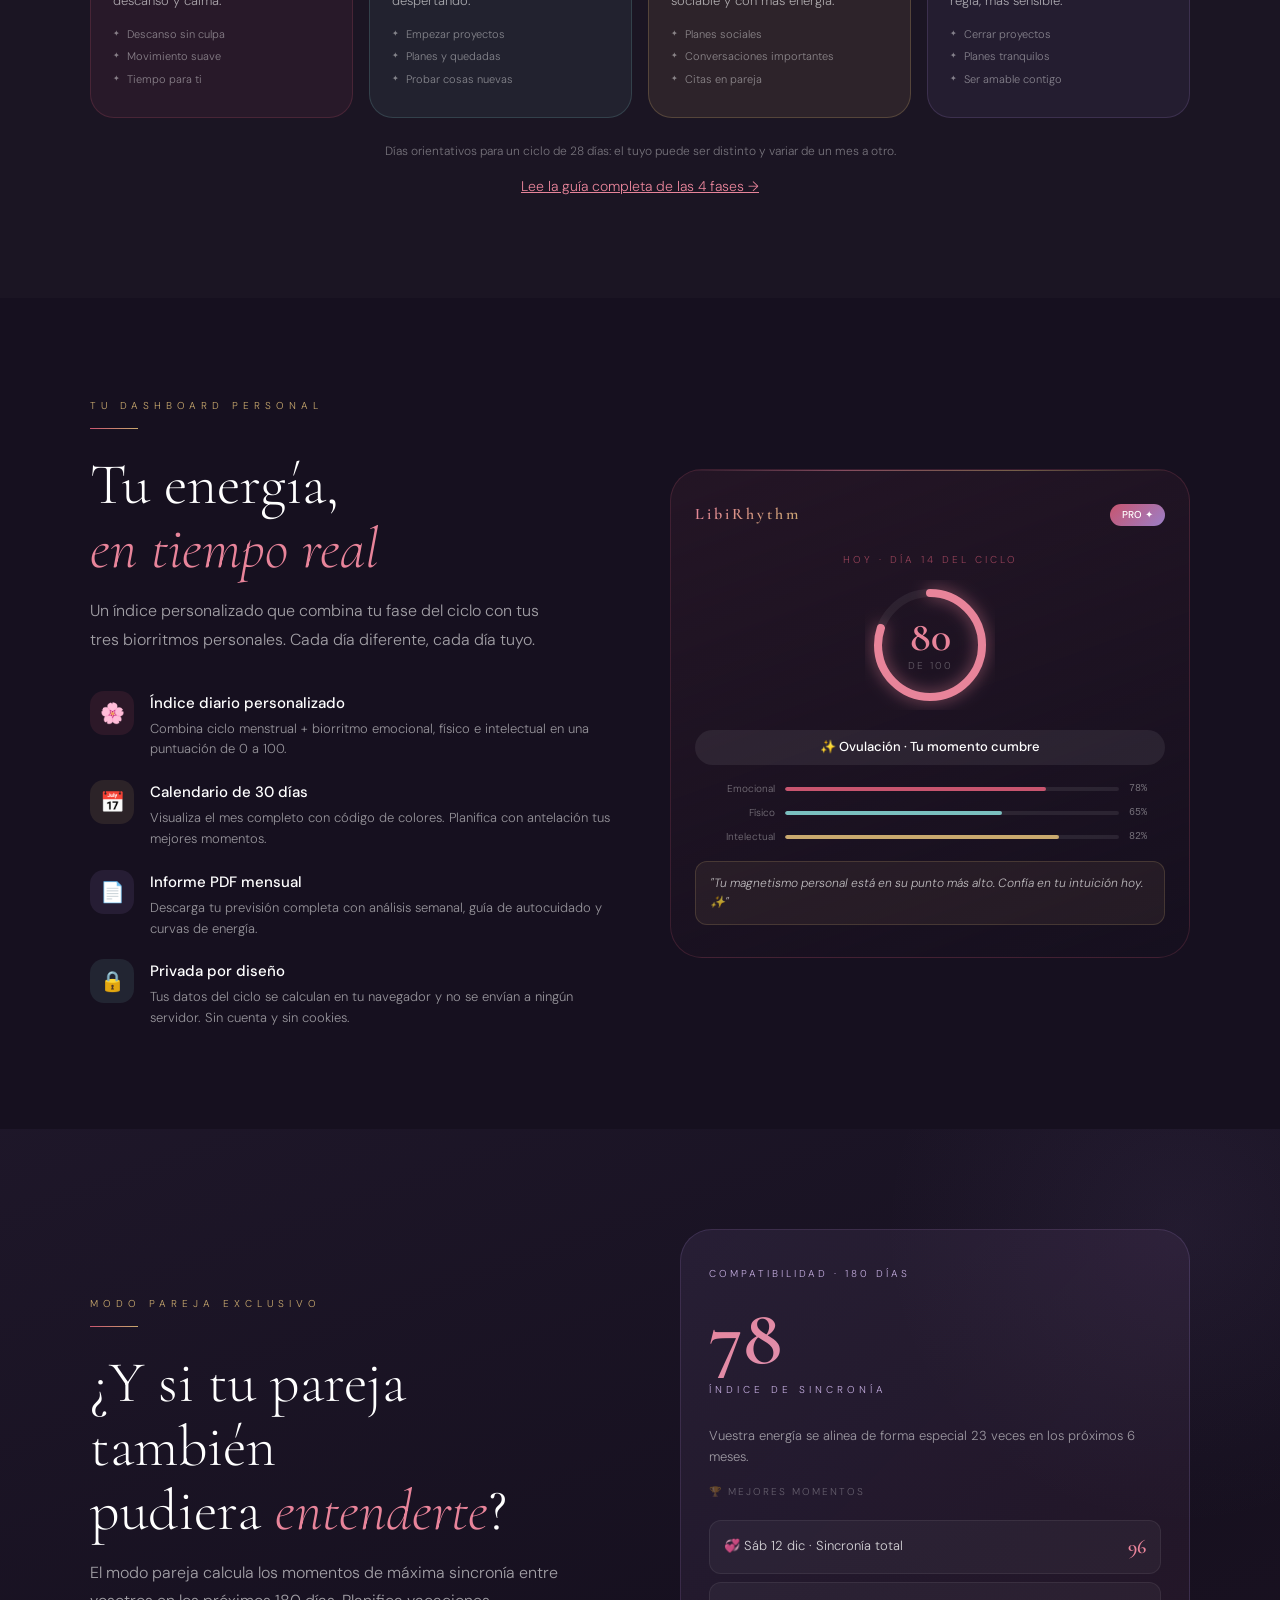
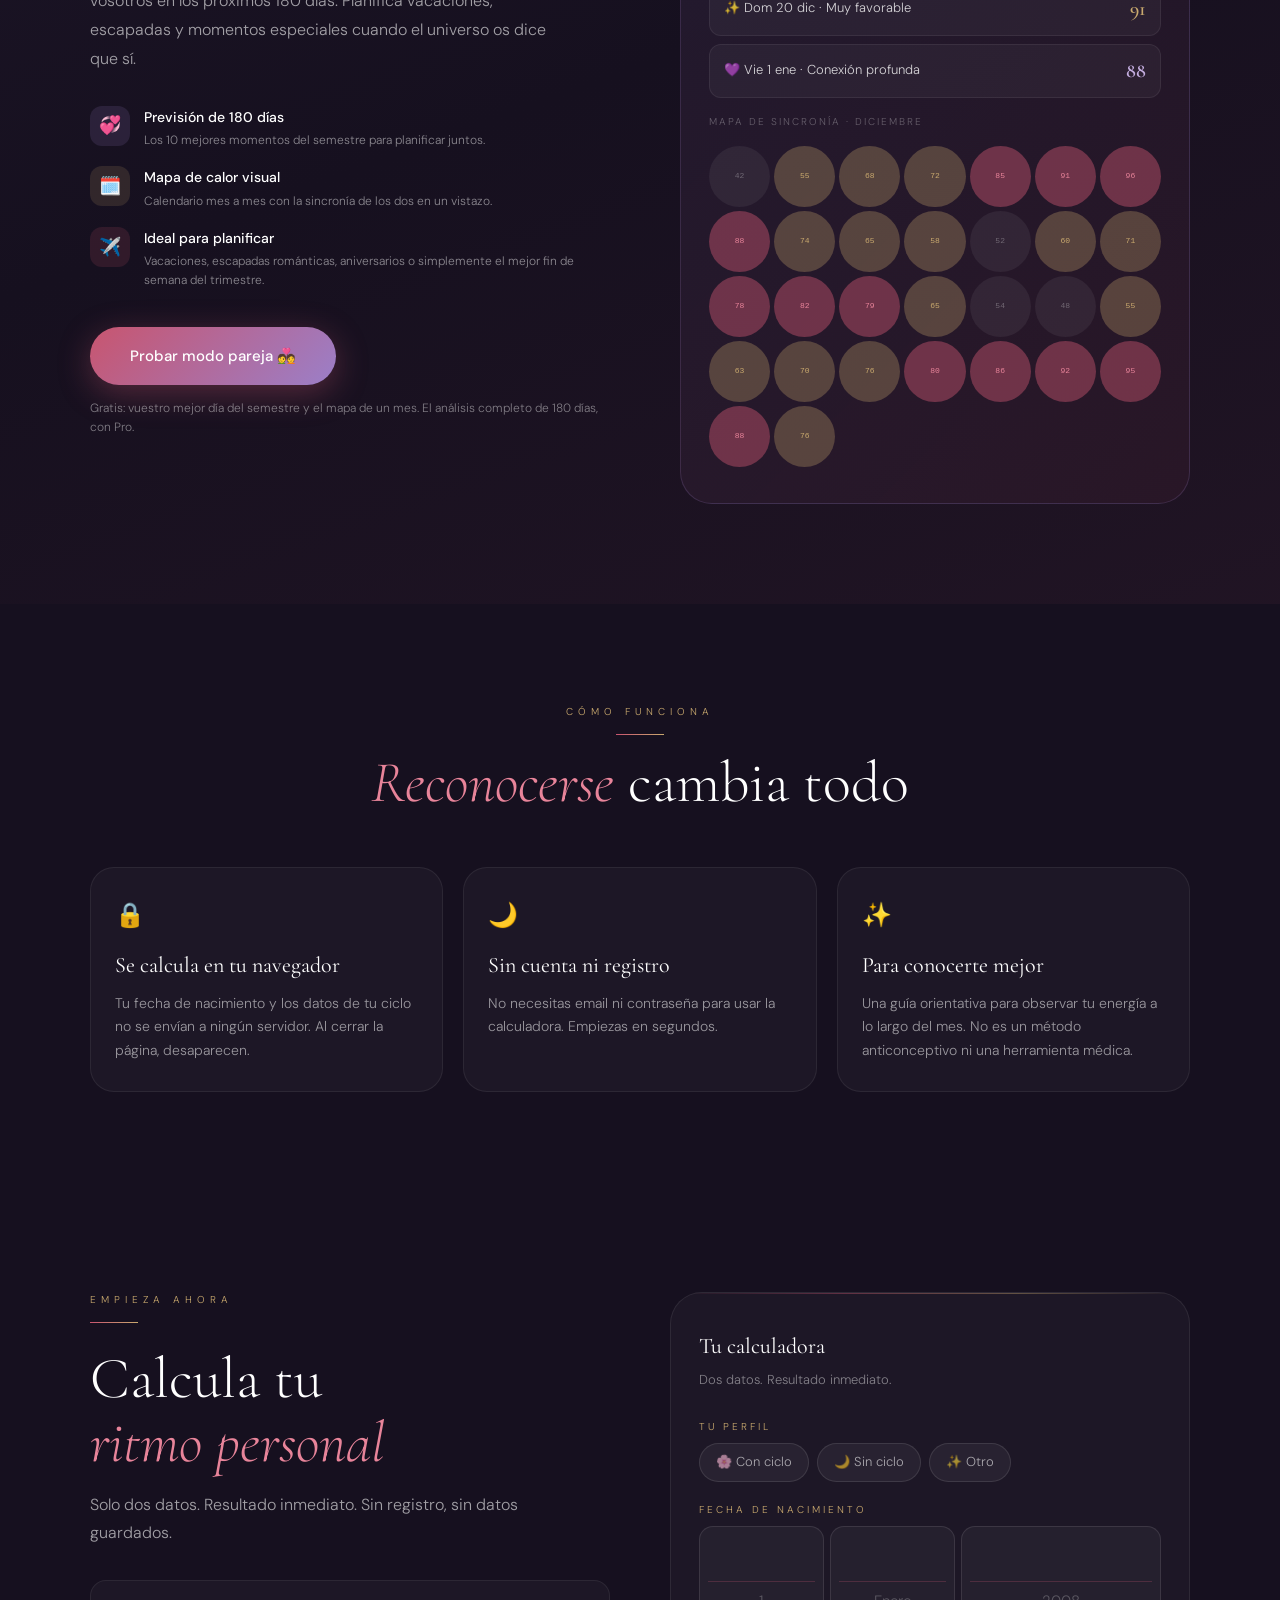
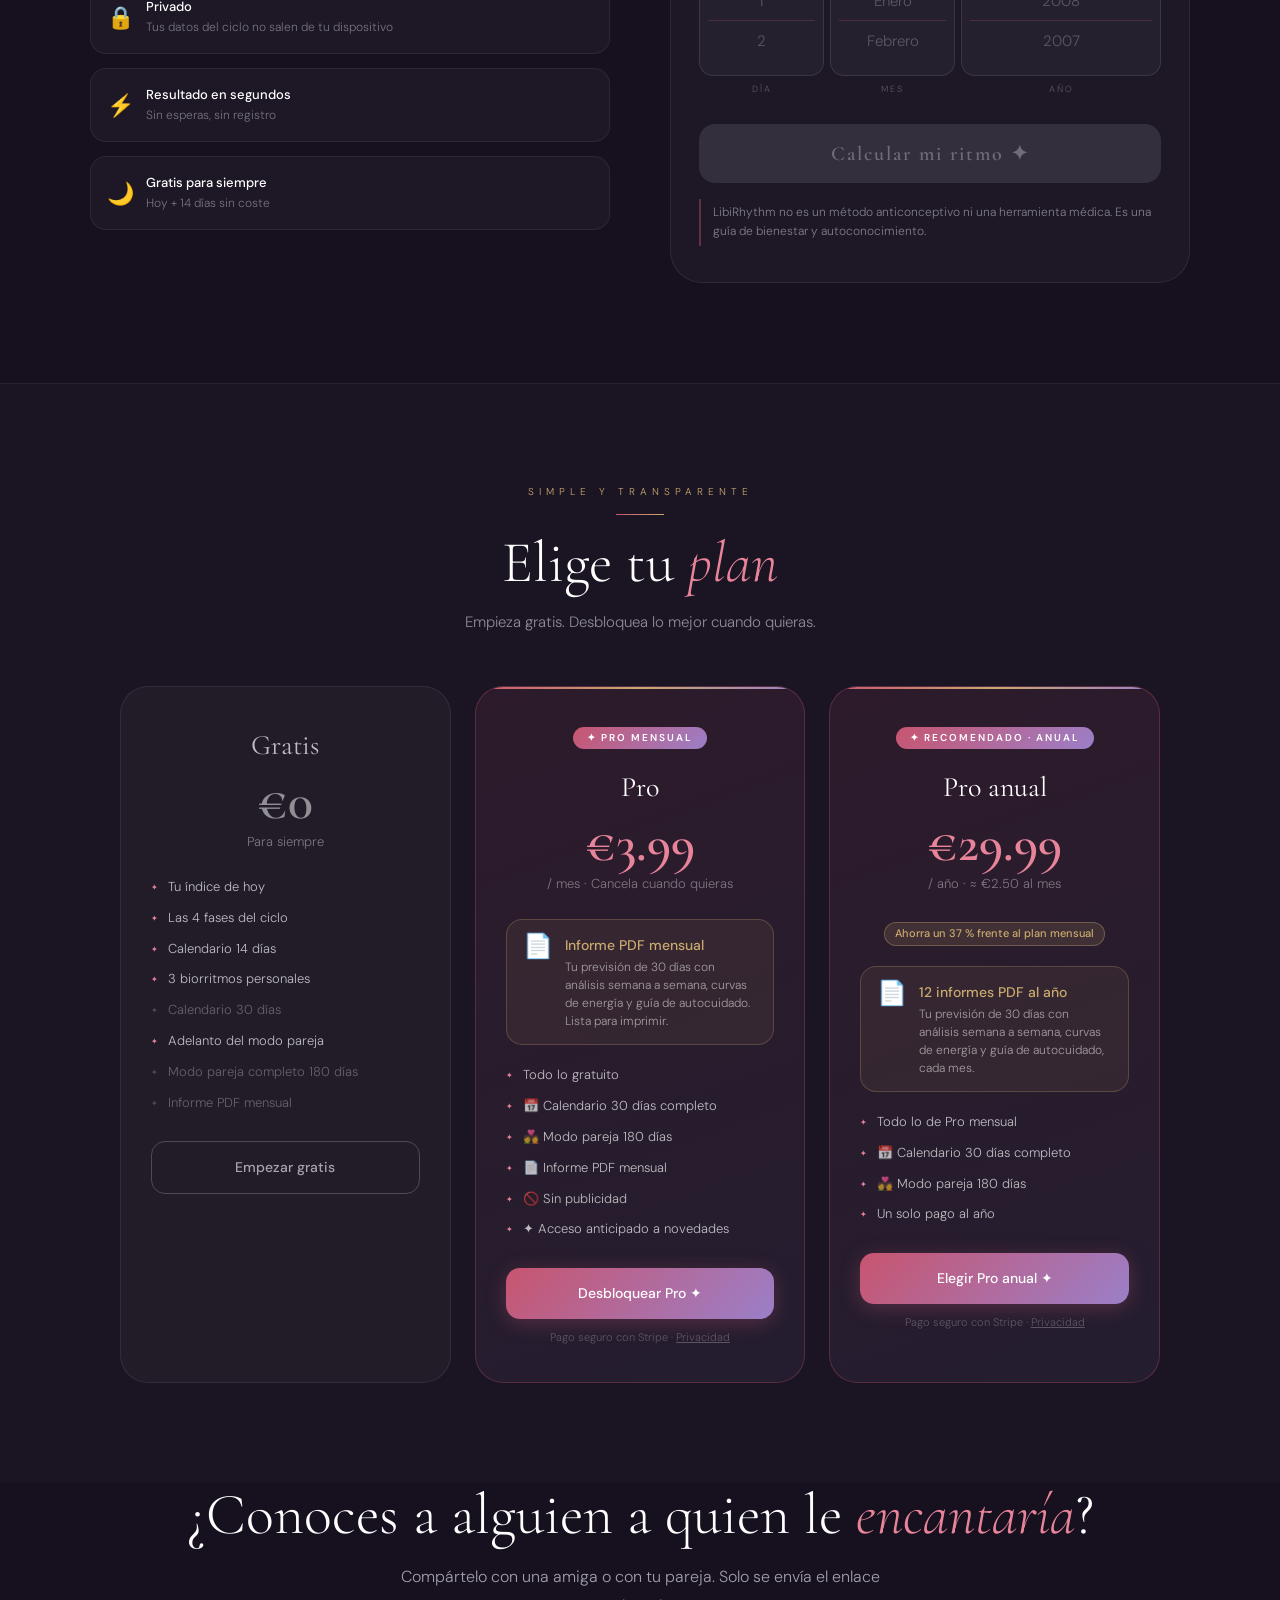
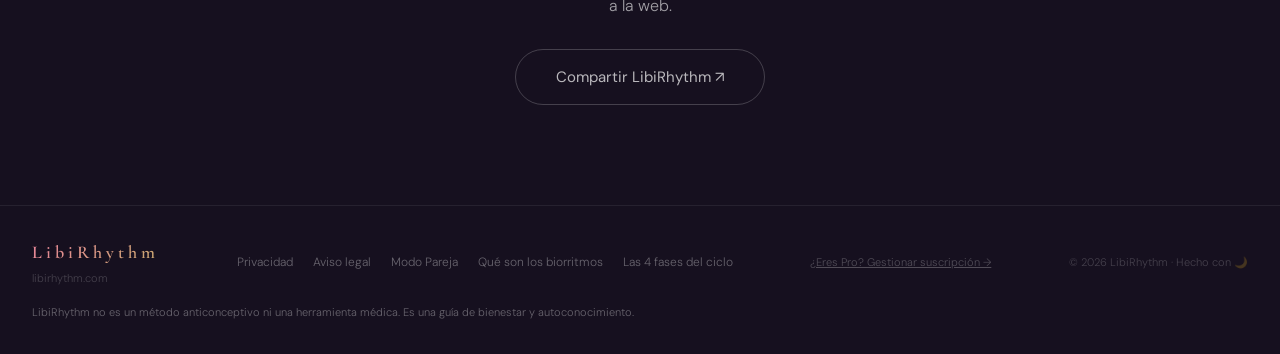
==== commit b267b5a2: "Portada: tarjetas de las fases alineadas con el artículo La fase folicular empieza el día 1 (antes p" ====
--- a/index.html
+++ b/index.html
@@ -620,7 +620,7 @@
         <span class="eyebrow">Tu ciclo tiene 4 fases</span>
         <div class="divider"></div>
         <h2 class="section-title">No eres la misma<br><em>cada semana</em></h2>
-        <p class="section-sub">Tu ciclo menstrual no es solo la menstruación. Es un viaje de 28 días con cuatro fases distintas, cada una con su propia energía, humor y deseos. LibiRhythm te ayuda a entenderlas y aprovecharlas.</p>
+        <p class="section-sub">Tu ciclo menstrual no es solo la menstruación. Suele durar entre 24 y 38 días y tiene cuatro fases. Mucha gente nota que su energía y su humor cambian con ellas. LibiRhythm te ayuda a observar cómo es en ti.</p>
       </div>
       <div class="reveal reveal-d2">
         <div style="background:rgba(200,85,111,0.06);border:1px solid rgba(200,85,111,0.15);border-radius:24px;padding:28px;">
@@ -638,50 +638,51 @@
     <div class="phases-grid">
       <div class="phase-card menstrual reveal">
         <span class="phase-emoji">🔴</span>
-        <div class="phase-days">Días 1 – 5</div>
+        <div class="phase-days">Días 1 – 5, aprox.</div>
         <div class="phase-name">Menstruación</div>
-        <p class="phase-desc">Tu cuerpo pide descanso. Es momento de soltar, reflexionar y cuidarte.</p>
+        <p class="phase-desc">El estrógeno y la progesterona bajan. Muchas personas piden más descanso y calma.</p>
         <div class="phase-tips">
-          <div class="phase-tip">Yoga restaurativo</div>
-          <div class="phase-tip">Alimentación rica en hierro</div>
-          <div class="phase-tip">Tiempo de introspección</div>
+          <div class="phase-tip">Descanso sin culpa</div>
+          <div class="phase-tip">Movimiento suave</div>
+          <div class="phase-tip">Tiempo para ti</div>
         </div>
       </div>
       <div class="phase-card folicular reveal reveal-d1">
         <span class="phase-emoji">🌱</span>
-        <div class="phase-days">Días 6 – 13</div>
+        <div class="phase-days">Del día 1 a la ovulación</div>
         <div class="phase-name">Folicular</div>
-        <p class="phase-desc">El estrógeno sube. Tu energía despierta. Ideal para proyectos nuevos.</p>
+        <p class="phase-desc">El estrógeno sube poco a poco. Mucha gente nota que su energía va despertando.</p>
         <div class="phase-tips">
-          <div class="phase-tip">Entrenamientos intensos</div>
-          <div class="phase-tip">Socializar y conectar</div>
-          <div class="phase-tip">Tomar decisiones</div>
+          <div class="phase-tip">Empezar proyectos</div>
+          <div class="phase-tip">Planes y quedadas</div>
+          <div class="phase-tip">Probar cosas nuevas</div>
         </div>
       </div>
       <div class="phase-card ovulacion reveal reveal-d2">
         <span class="phase-emoji">✨</span>
-        <div class="phase-days">Días 14 – 16</div>
+        <div class="phase-days">Hacia el día 14</div>
         <div class="phase-name">Ovulación</div>
-        <p class="phase-desc">Tu pico de energía, magnetismo y deseo. Aprovecha este momento cumbre.</p>
+        <p class="phase-desc">A mitad del ciclo sube la hormona LH. Hay quien se siente más sociable y con más energía.</p>
         <div class="phase-tips">
-          <div class="phase-tip">Presentaciones importantes</div>
-          <div class="phase-tip">Citas especiales</div>
-          <div class="phase-tip">Mayor deseo íntimo</div>
+          <div class="phase-tip">Planes sociales</div>
+          <div class="phase-tip">Conversaciones importantes</div>
+          <div class="phase-tip">Citas en pareja</div>
         </div>
       </div>
       <div class="phase-card lutea reveal reveal-d3">
         <span class="phase-emoji">🌕</span>
-        <div class="phase-days">Días 17 – 28</div>
+        <div class="phase-days">Días 15 – 28, aprox.</div>
         <div class="phase-name">Lútea</div>
-        <p class="phase-desc">Progesterona dominante. Energía serena. Profundidad emocional alta.</p>
+        <p class="phase-desc">Sube la progesterona. El ritmo suele ser más tranquilo y, antes de la regla, más sensible.</p>
         <div class="phase-tips">
-          <div class="phase-tip">Completar proyectos</div>
-          <div class="phase-tip">Conexión íntima profunda</div>
-          <div class="phase-tip">Magnesio y descanso</div>
+          <div class="phase-tip">Cerrar proyectos</div>
+          <div class="phase-tip">Planes tranquilos</div>
+          <div class="phase-tip">Ser amable contigo</div>
         </div>
       </div>
     </div>
-    <p style="text-align:center;margin-top:32px;"><a href="articulos/fases-del-ciclo-menstrual.html" style="font-size:14px;color:var(--rose2);">Lee la guía completa de las 4 fases →</a></p>
+    <p style="text-align:center;margin-top:24px;font-size:12px;color:rgba(255,255,255,0.4);">Días orientativos para un ciclo de 28 días: el tuyo puede ser distinto y variar de un mes a otro.</p>
+    <p style="text-align:center;margin-top:12px;"><a href="articulos/fases-del-ciclo-menstrual.html" style="font-size:14px;color:var(--rose2);">Lee la guía completa de las 4 fases →</a></p>
   </div>
 </section>
 
